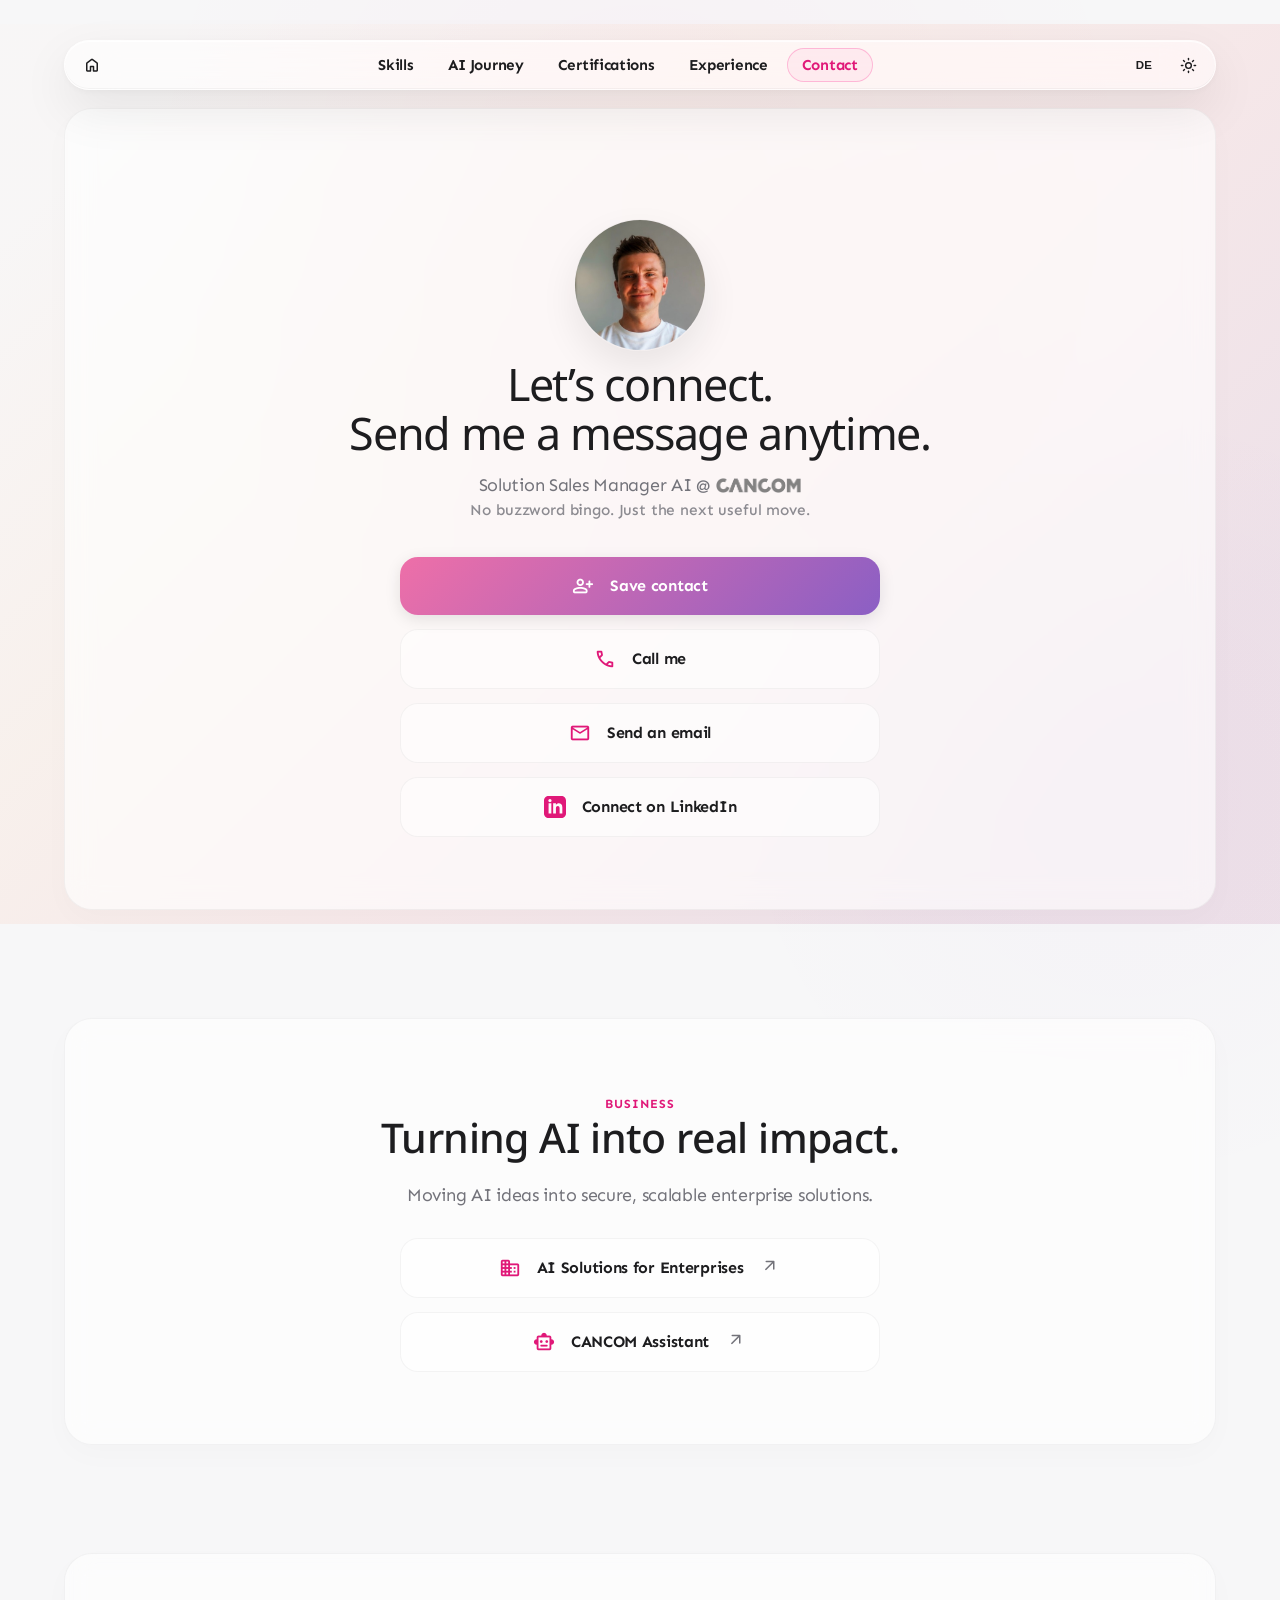
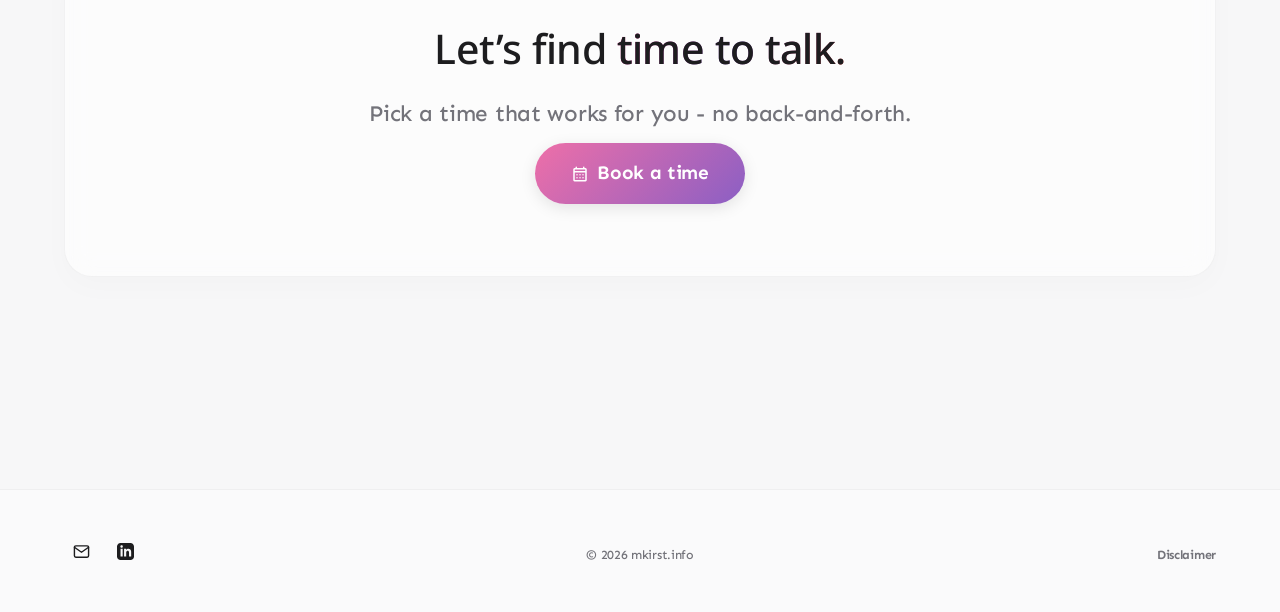
==== index.html @ 93499a24 "Prepare static personal website for deployment" ====
<!doctype html>
<html lang="en">
  <head>
    <meta charset="UTF-8" />
    <script>
      (function () {
        var stored = localStorage.getItem("theme");
        var theme = stored || (window.matchMedia("(prefers-color-scheme: dark)").matches ? "dark" : "light");
        document.documentElement.setAttribute("data-theme", theme);
      })();
    </script>
    <script>
      (function () {
        var lang = localStorage.getItem("lang") || "en";
        document.documentElement.setAttribute("lang", lang);
      })();
    </script>
    <meta name="viewport" content="width=device-width, initial-scale=1.0" />
    <meta
      name="description"
      content="Learn more about Max Kirst, Solution Sales Manager AI at CANCOM, and get in touch."
      data-i18n-content="meta.contactDescription"
    />
    <title data-i18n="meta.contactTitle">Contact | Max Kirst</title>
    <link rel="canonical" href="https://career.mkirst.info/contact" />
    <!-- self-referencing: single URL with a client-side language toggle,
         not separate /en/ and /de/ pages - best-effort signal only -->
    <link rel="alternate" hreflang="en" href="https://career.mkirst.info/contact" />
    <link rel="alternate" hreflang="de" href="https://career.mkirst.info/contact" />
    <link rel="alternate" hreflang="x-default" href="https://career.mkirst.info/contact" />

    <meta property="og:type" content="profile" />
    <meta property="og:title" content="Contact | Max Kirst" data-i18n-content="meta.contactTitle" />
    <meta property="og:description" content="Learn more about Max Kirst, Solution Sales Manager AI at CANCOM, and get in touch." data-i18n-content="meta.contactDescription" />
    <meta property="og:url" content="https://career.mkirst.info/contact" />
    <meta property="og:image" content="https://career.mkirst.info/assets/og/social-card.png" />
    <meta property="og:image:width" content="1200" />
    <meta property="og:image:height" content="630" />
    <meta name="twitter:card" content="summary_large_image" />
    <meta name="twitter:title" content="Contact | Max Kirst" data-i18n-content="meta.contactTitle" />
    <meta name="twitter:description" content="Learn more about Max Kirst, Solution Sales Manager AI at CANCOM, and get in touch." data-i18n-content="meta.contactDescription" />
    <meta name="twitter:image" content="https://career.mkirst.info/assets/og/social-card.png" />

    <link rel="preconnect" href="https://fonts.googleapis.com" />
    <link rel="preconnect" href="https://fonts.gstatic.com" crossorigin />
    <link href="https://fonts.googleapis.com/css2?family=Google+Sans+Flex:opsz,wght@6..144,400&family=Noto+Sans:wght@400;500;600;700&family=Patrick+Hand&family=Sen:wght@400;700&display=swap" rel="stylesheet" />
    <link rel="preload" href="assets/portraits/portrait-editorial.webp" as="image" fetchpriority="high" />
    <link rel="stylesheet" href="styles.css?v=176" />

    <script type="application/ld+json">
      {
        "@context": "https://schema.org",
        "@type": "Person",
        "name": "Maximilian Kirst",
        "jobTitle": "Solution Sales Manager AI",
        "image": "https://career.mkirst.info/assets/portraits/portrait-editorial.webp",
        "worksFor": {
          "@type": "Organization",
          "name": "CANCOM GmbH",
          "url": "https://www.cancom.de"
        },
        "email": "mailto:maximilian.kirst@cancom.de",
        "telephone": "+4915172136500",
        "url": "https://career.mkirst.info/",
        "sameAs": ["https://www.linkedin.com/in/maximiliankirst/"],
        "knowsAbout": ["Enterprise AI", "AI Solution Sales", "Digital Transformation", "Public Speaking"],
        "hasCredential": [
          {
            "@type": "EducationalOccupationalCredential",
            "name": "AI Advisor Sales",
            "credentialCategory": "certification",
            "recognizedBy": { "@type": "Organization", "name": "NVIDIA" },
            "url": "https://www.credly.com/badges/97786e03-ece2-4080-9d18-0d580ca97a6f"
          },
          {
            "@type": "EducationalOccupationalCredential",
            "name": "AI Elite Sales",
            "credentialCategory": "certification",
            "recognizedBy": { "@type": "Organization", "name": "NVIDIA" },
            "url": "https://www.credly.com/badges/09b43159-cced-4515-9367-a052c44cc04b"
          },
          {
            "@type": "EducationalOccupationalCredential",
            "name": "AI Elite Technical Sales",
            "credentialCategory": "certification",
            "recognizedBy": { "@type": "Organization", "name": "NVIDIA" },
            "url": "https://www.credly.com/badges/9091bd19-d1d6-4ebe-84a2-e8c0caac3073"
          }
        ]
      }
    </script>
  </head>
  <body class="about-page snap-page">
    <header class="site-header" data-header>
      <div class="header-pill">
        <a href="/#home" class="brand-home" aria-label="Home" data-i18n-aria="aria.home">
          <span class="material-symbols-rounded" aria-hidden="true">home</span>
        </a>
        <button class="nav-burger" type="button" aria-label="Open menu" aria-expanded="false" data-nav-toggle data-i18n-aria="aria.openMenu">
          <span></span>
          <span></span>
        </button>
        <nav class="nav" data-nav aria-label="Main navigation" data-i18n-aria="aria.mainNav">
          <a href="/#skills" data-i18n="nav.skills">Skills</a>
          <a href="/#ai-journey" data-i18n="nav.aiJourney">AI Journey</a>
          <a href="/#certifications" data-i18n="nav.certifications">Certifications</a>
          <a href="/#experience" data-i18n="nav.experience">Experience</a>
          <a href="/contact" aria-current="page" data-i18n="nav.contact">Contact</a>
        </nav>
        <div class="header-social" aria-label="Contact links" data-i18n-aria="aria.headerSocial">
          <button type="button" class="header-social-icon lang-toggle" data-lang-toggle aria-label="Auf Deutsch umschalten">DE</button>
          <button type="button" class="header-social-icon theme-toggle" data-theme-toggle aria-label="Switch to dark theme">
            <span class="theme-toggle-icon sun" aria-hidden="true">
              <svg viewBox="0 0 24 24" fill="none" stroke="currentColor" stroke-width="2" stroke-linecap="round" stroke-linejoin="round">
                <circle cx="12" cy="12" r="4"></circle>
                <path d="M12 2v2"></path>
                <path d="M12 20v2"></path>
                <path d="m4.93 4.93 1.41 1.41"></path>
                <path d="m17.66 17.66 1.41 1.41"></path>
                <path d="M2 12h2"></path>
                <path d="M20 12h2"></path>
                <path d="m6.34 17.66-1.41 1.41"></path>
                <path d="m19.07 4.93-1.41 1.41"></path>
              </svg>
            </span>
            <span class="theme-toggle-icon moon" aria-hidden="true">
              <svg viewBox="0 0 24 24" fill="none" stroke="currentColor" stroke-width="2" stroke-linecap="round" stroke-linejoin="round">
                <path d="M12 3a6 6 0 0 0 9 9 9 9 0 1 1-9-9Z"></path>
              </svg>
            </span>
          </button>
        </div>
      </div>
    </header>

    <nav class="mobile-nav" aria-label="Mobile navigation" data-mobile-nav data-i18n-aria="aria.mobileNav">
      <a href="/#home" data-i18n="nav.home">Home</a>
      <a href="/#skills" data-i18n="nav.skills">Skills</a>
      <a href="/#ai-journey" data-i18n="nav.aiJourney">AI Journey</a>
      <a href="/#certifications" data-i18n="nav.certifications">Certifications</a>
      <a href="/#experience" data-i18n="nav.experience">Experience</a>
      <a href="/contact" data-i18n="nav.contact">Contact</a>
    </nav>

    <main>
      <section class="section" id="about-hero" aria-label="Introduction" data-i18n-aria="aria.introduction">
        <div class="feature-block reveal center-text">
          <div class="about-hero-media">
            <div class="hero-media">
              <img
                src="assets/portraits/profile-avatar.jpg"
                alt="Max Kirst"
                fetchpriority="high"
                decoding="async"
              />
            </div>
          </div>

          <h1 data-i18n-html="contact.hero.title">Let&rsquo;s connect.<br />Send me a message anytime.</h1>
          <p class="center-text about-role-line">
            <span data-i18n="contact.hero.role">Solution Sales Manager AI @</span> <img src="assets/logos/cancom.png" alt="CANCOM" class="about-inline-logo" />
          </p>

          <p class="contact-note center-text" data-i18n="contact.hero.note">No buzzword bingo. Just the next useful move.</p>

          <div class="action-list action-list-inline">
            <a href="/Maximilian_Kirst.vcf" download="Maximilian_Kirst.vcf" class="action-row primary">
              <span class="material-symbols-rounded" aria-hidden="true">person_add</span>
              <span data-i18n="contact.hero.saveContact">Save contact</span>
            </a>
            <a href="tel:+4915172136500" class="action-row">
              <span class="material-symbols-rounded" aria-hidden="true">call</span>
              <span data-i18n="contact.hero.callMe">Call me</span>
            </a>
            <a href="mailto:maximilian.kirst@cancom.de" class="action-row">
              <span class="material-symbols-rounded" aria-hidden="true">mail</span>
              <span data-i18n="contact.hero.sendEmail">Send an email</span>
            </a>
            <a href="https://www.linkedin.com/in/maximiliankirst/" target="_blank" rel="noreferrer" class="action-row">
              <svg viewBox="0 0 24 24" fill="currentColor" aria-hidden="true">
                <path d="M19 0h-14c-2.761 0-5 2.239-5 5v14c0 2.761 2.239 5 5 5h14c2.762 0 5-2.239 5-5v-14c0-2.761-2.238-5-5-5zm-11 19h-3v-11h3v11zm-1.5-12.268c-.966 0-1.75-.79-1.75-1.764s.784-1.764 1.75-1.764 1.75.79 1.75 1.764-.783 1.764-1.75 1.764zm13.5 12.268h-3v-5.604c0-3.368-4-3.113-4 0v5.604h-3v-11h3v1.765c1.396-2.586 7-2.777 7 2.476v6.759z"/>
              </svg>
              <span data-i18n="contact.hero.linkedin">Connect on LinkedIn</span>
            </a>
          </div>
        </div>
      </section>

      <section class="section" id="business">
        <div class="feature-block reveal center-text">
          <span class="eyebrow" data-i18n="contact.business.eyebrow">Business</span>
          <h2 data-i18n="contact.business.title">Turning AI into real impact.</h2>
          <p class="center-text" data-i18n="contact.business.desc">Moving AI ideas into secure, scalable enterprise solutions.</p>

          <div class="action-list action-list-inline">
            <a class="action-row" href="https://www.cancom.de/loesungen/it-themen/ai-loesungen/" target="_blank" rel="noreferrer">
              <span class="material-symbols-rounded" aria-hidden="true">business</span>
              <span data-i18n="contact.business.link1">AI Solutions for Enterprises</span>
              <span class="material-symbols-rounded action-row-arrow" aria-hidden="true">arrow_outward</span>
            </a>
            <a class="action-row" href="https://www.cancom.de/loesungen/cancom-produkte/cancom-assistant/" target="_blank" rel="noreferrer">
              <span class="material-symbols-rounded" aria-hidden="true">smart_toy</span>
              <span data-i18n="contact.business.link2">CANCOM Assistant</span>
              <span class="material-symbols-rounded action-row-arrow" aria-hidden="true">arrow_outward</span>
            </a>
          </div>
        </div>
      </section>

      <section class="section contact-section" id="meeting">
        <div class="feature-block reveal center-text">
          <h2>
            <span class="headline-line">
              <span data-i18n="contact.meeting.headline1">Let&rsquo;s find</span> <span class="gradient-text" data-i18n="contact.meeting.headline2">time to talk.</span>
            </span>
          </h2>
          <p class="lead-text center-text" data-i18n="contact.meeting.desc">Pick a time that works for you - no back-and-forth.</p>
          <a href="https://outlook.office.com/bookwithme/user/b9477b51e2d6451cac0aee77bea0c6a3@cancom.de/meetingtype/ttoQ2HIE80mpjEfqGeO-zA2?anonymous&ismsaljsauthenabled&ep=mlink" data-i18n-href="contact.meeting.mailtoHref" target="_blank" rel="noreferrer" class="button primary contact-cta">
            <span class="material-symbols-rounded" aria-hidden="true">calendar_month</span>
            <span data-i18n="contact.meeting.cta">Book a time</span>
          </a>
        </div>
      </section>
    </main>

    <footer class="footer">
      <div class="footer-inner">
        <div class="footer-social" aria-label="Contact links" data-i18n-aria="aria.footerSocial">
          <a href="mailto:maximilian.kirst@me.com" class="header-social-icon" aria-label="Email" data-i18n-aria="aria.email">
            <svg viewBox="0 0 24 24" fill="none" stroke="currentColor" stroke-width="2" stroke-linecap="round" stroke-linejoin="round" aria-hidden="true">
              <path d="M4 4h16c1.1 0 2 .9 2 2v12c0 1.1-.9 2-2 2H4c-1.1 0-2-.9-2-2V6c0-1.1.9-2 2-2z"></path>
              <polyline points="22,6 12,13 2,6"></polyline>
            </svg>
          </a>
          <a href="https://www.linkedin.com/in/maximiliankirst/" target="_blank" rel="noreferrer" class="header-social-icon" aria-label="LinkedIn">
            <svg viewBox="0 0 24 24" fill="currentColor" aria-hidden="true">
              <path d="M19 0h-14c-2.761 0-5 2.239-5 5v14c0 2.761 2.239 5 5 5h14c2.762 0 5-2.239 5-5v-14c0-2.761-2.238-5-5-5zm-11 19h-3v-11h3v11zm-1.5-12.268c-.966 0-1.75-.79-1.75-1.764s.784-1.764 1.75-1.764 1.75.79 1.75 1.764-.783 1.764-1.75 1.764zm13.5 12.268h-3v-5.604c0-3.368-4-3.113-4 0v5.604h-3v-11h3v1.765c1.396-2.586 7-2.777 7 2.476v6.759z"/>
            </svg>
          </a>
        </div>

        <div class="footer-brand">
          <p class="footer-copy">© 2026 mkirst.info</p>
        </div>

        <div class="footer-meta">
          <nav class="footer-links" aria-label="Footer navigation" data-i18n-aria="aria.footerNav">
            <a href="/disclaimer" data-i18n="footer.disclaimer">Disclaimer</a>
          </nav>
        </div>
      </div>
    </footer>

    <script src="cv-data.js?v=176"></script>
    <script src="i18n.js?v=176"></script>
    <script src="script.js?v=176"></script>
  </body>
</html>
---- styles.css ----
@import url("https://fonts.googleapis.com/css2?family=Google+Sans+Flex:opsz,wght@6..144,400&family=Noto+Sans:wght@400;500;600;700&family=Patrick+Hand&family=Sen:wght@400;700&display=swap");

@font-face {
  font-family: "Edit Undo BRK";
  src: url("assets/fonts/edit-undo.brk.ttf") format("truetype");
  font-weight: 400;
  font-style: normal;
  font-display: swap;
}

@font-face {
  font-family: "Material Symbols Rounded";
  src: url("assets/fonts/material-symbols-rounded.woff2") format("woff2");
  font-weight: 400;
  font-style: normal;
  font-display: block;
}

:root {
  --bg: #f5f5f7;
  --card: rgba(255, 255, 255, 0.82);
  --text: #1d1d1f;
  --muted: #6e6e73;
  --line: rgba(0, 0, 0, 0.06);
  --pink: #ff007f;
  --purple: #6a0dad;
  --red: #ff0000;
  --gradient: linear-gradient(135deg, var(--pink), var(--purple), var(--red));
  --shadow: 0 10px 40px rgba(0, 0, 0, 0.03);
  --radius: 30px;
  --font: "Noto Sans", -apple-system, BlinkMacSystemFont, "Segoe UI", sans-serif;
  --font-body: "Sen", -apple-system, BlinkMacSystemFont, "Segoe UI", sans-serif;
  /* Bandeins Strange has no active @font-face yet - falls back to
     Arial Black until re-enabled (see assets/fonts for the source files) */
  --font-display: "Bandeins Strange", "Arial Black", sans-serif;
  --tile-gap: 18px;
}

* {
  box-sizing: border-box;
  margin: 0;
  padding: 0;
}

html {
  scroll-behavior: smooth;
}

body {
  min-height: 100vh;
  overflow-x: hidden;
  background:
    radial-gradient(circle at 50% 10%, rgba(255, 0, 127, 0.045), transparent 34rem),
    var(--bg);
  color: var(--text);
  font-family: var(--font-body);
  font-weight: 400;
  letter-spacing: -0.011em;
  line-height: 1.5;
  -webkit-font-smoothing: antialiased;
}

a {
  color: inherit;
  text-decoration: none;
}

img {
  display: block;
  max-width: 100%;
}

/* the header bar itself is just a positioning shell - no fill, no border,
   not even blur - so that the visible surface is only the pill floating a
   little below the true viewport edge, not a second bar behind it */
.site-header {
  position: fixed;
  top: 0;
  left: 0;
  z-index: 20;
  display: flex;
  width: 100%;
  height: 84px;
  align-items: flex-start;
  justify-content: center;
  padding: 16px 5% 0;
}

/* the floating capsule itself - liquid-glass treatment: strong blur+
   saturation for the frosted look, an inset highlight along the top edge
   and a hairline shadow along the bottom to read as a refractive surface
   rather than a flat tinted rectangle, plus a soft outer shadow for lift */
.header-pill {
  display: grid;
  grid-template-columns: auto 1fr auto;
  align-items: center;
  gap: 12px;
  width: 100%;
  max-width: 1200px;
  padding: 7px 10px;
  border: 1px solid rgba(255, 255, 255, 0.6);
  border-radius: 999px;
  background: rgba(255, 255, 255, 0.55);
  box-shadow:
    0 20px 50px rgba(0, 0, 0, 0.08),
    0 2px 8px rgba(0, 0, 0, 0.04),
    inset 0 1px 0 rgba(255, 255, 255, 0.8),
    inset 0 -1px 0 rgba(0, 0, 0, 0.035);
  backdrop-filter: saturate(200%) blur(24px);
  -webkit-backdrop-filter: saturate(200%) blur(24px);
}

.brand {
  display: inline-flex;
  align-items: center;
  color: var(--text);
  font-size: 16px;
  font-weight: 700;
  letter-spacing: 0.02em;
}

.brand-mark {
  display: grid;
  width: 32px;
  height: 32px;
  place-items: center;
  border-radius: 50%;
  background: var(--gradient);
  color: white;
  font-size: 0.72rem;
  font-weight: 500;
  letter-spacing: 0;
  box-shadow: 0 8px 22px rgba(255, 0, 127, 0.16);
}

.nav {
  position: relative;
  grid-column: 2;
  grid-row: 1;
  justify-self: center;
  display: flex;
  align-items: center;
  gap: 4px;
}

.header-social {
  grid-column: 3;
  grid-row: 1;
  justify-self: end;
  display: inline-flex;
  align-items: center;
  gap: 10px;
}

.header-social-icon {
  display: inline-flex;
  flex-shrink: 0;
  width: 34px;
  height: 34px;
  align-items: center;
  justify-content: center;
  overflow: hidden;
  border: 1px solid transparent;
  border-radius: 50%;
  background: transparent;
  color: var(--text);
  transition: color 0.4s cubic-bezier(0.16, 1, 0.3, 1), border-color 0.4s cubic-bezier(0.16, 1, 0.3, 1), background 0.4s cubic-bezier(0.16, 1, 0.3, 1);
}

.header-social-icon:hover {
  border-color: rgba(255, 0, 127, 0.2);
  background: rgba(255, 0, 127, 0.045);
  color: var(--pink);
}

.header-social-icon svg {
  width: 17px;
  height: 17px;
}

.theme-toggle {
  position: relative;
  border: 1px solid transparent;
  background: transparent;
  cursor: pointer;
}

.lang-toggle {
  border: 1px solid transparent;
  background: transparent;
  color: var(--text);
  font-size: 0.72rem;
  font-weight: 700;
  letter-spacing: 0.02em;
  cursor: pointer;
  transition: color 0.4s cubic-bezier(0.16, 1, 0.3, 1), border-color 0.4s cubic-bezier(0.16, 1, 0.3, 1), background 0.4s cubic-bezier(0.16, 1, 0.3, 1);
}

.lang-toggle:hover {
  border-color: rgba(255, 0, 127, 0.2);
  background: rgba(255, 0, 127, 0.045);
  color: var(--pink);
}

.theme-toggle-icon {
  position: absolute;
  inset: 0;
  display: flex;
  align-items: center;
  justify-content: center;
  color: var(--text);
  opacity: 0;
  transform: scale(0.4) rotate(-90deg);
  transition: opacity 0.45s cubic-bezier(0.16, 1, 0.3, 1), transform 0.45s cubic-bezier(0.16, 1, 0.3, 1);
  pointer-events: none;
}

.theme-toggle-icon svg {
  width: 17px;
  height: 17px;
}

.theme-toggle-icon.sun {
  opacity: 1;
  transform: scale(1) rotate(0deg);
}

.theme-toggle.is-dark .theme-toggle-icon.sun {
  opacity: 0;
  transform: scale(0.4) rotate(90deg);
}

.theme-toggle.is-dark .theme-toggle-icon.moon {
  opacity: 1;
  transform: scale(1) rotate(0deg);
}

::view-transition-old(root),
::view-transition-new(root) {
  animation: none;
  mix-blend-mode: normal;
}

::view-transition-old(root) {
  z-index: 1;
}

::view-transition-new(root) {
  z-index: 2;
}

.brand-home {
  grid-column: 1;
  grid-row: 1;
  justify-self: start;
  display: inline-flex;
  flex-shrink: 0;
  width: 34px;
  height: 34px;
  align-items: center;
  justify-content: center;
  border: 1px solid transparent;
  border-radius: 50%;
  background: transparent;
  color: var(--text);
  transition: color 0.4s cubic-bezier(0.16, 1, 0.3, 1), border-color 0.4s cubic-bezier(0.16, 1, 0.3, 1), background 0.4s cubic-bezier(0.16, 1, 0.3, 1);
}

.brand-home:hover {
  border-color: rgba(255, 0, 127, 0.2);
  background: rgba(255, 0, 127, 0.045);
  color: var(--pink);
}

.brand-home .material-symbols-rounded {
  font-size: 18px;
}

.nav-burger {
  grid-column: 1;
  grid-row: 1;
  justify-self: start;
  position: relative;
  display: none;
  width: 34px;
  height: 34px;
  align-items: center;
  justify-content: center;
  padding: 0;
  border: 1px solid transparent;
  border-radius: 50%;
  background: transparent;
  cursor: pointer;
}

.nav-burger span {
  position: absolute;
  left: 50%;
  width: 14px;
  height: 1.6px;
  border-radius: 2px;
  background: var(--text);
  transform: translateX(-50%);
  transition: transform 0.32s cubic-bezier(0.16, 1, 0.3, 1);
}

.nav-burger span:nth-child(1) {
  top: 13px;
}

.nav-burger span:nth-child(2) {
  top: 19px;
}

.nav-burger.is-open span:nth-child(1) {
  transform: translateX(-50%) translateY(3px) rotate(45deg);
}

.nav-burger.is-open span:nth-child(2) {
  transform: translateX(-50%) translateY(-3px) rotate(-45deg);
}

.mobile-nav {
  position: fixed;
  top: 84px;
  right: 0;
  left: 0;
  z-index: 19;
  display: none;
  flex-direction: column;
  padding: 8px 24px 16px;
  border-bottom: 1px solid rgba(0, 0, 0, 0.06);
  background: rgba(255, 255, 255, 0.82);
  backdrop-filter: saturate(180%) blur(24px);
  -webkit-backdrop-filter: saturate(180%) blur(24px);
  opacity: 0;
  transform: translateY(-10px);
  pointer-events: none;
  transition: opacity 0.28s ease, transform 0.36s cubic-bezier(0.16, 1, 0.3, 1);
}

.mobile-nav a {
  padding: 14px 2px;
  border-bottom: 1px solid rgba(0, 0, 0, 0.05);
  color: var(--text);
  font-size: 1.12rem;
  font-weight: 700;
}

.mobile-nav a:last-child {
  border-bottom: 0;
}

.mobile-nav.is-open {
  opacity: 1;
  transform: translateY(0);
  pointer-events: auto;
}

.nav a,
.header-action {
  position: relative;
  z-index: 1;
  display: inline-flex;
  height: 34px;
  align-items: center;
  padding: 0 14px;
  border: 1px solid transparent;
  border-radius: 999px;
  color: var(--text);
  font-size: 0.95rem;
  font-weight: 700;
  transition: color 0.35s cubic-bezier(0.16, 1, 0.3, 1), border-color 0.35s cubic-bezier(0.16, 1, 0.3, 1), background 0.35s cubic-bezier(0.16, 1, 0.3, 1), opacity 0.25s ease;
}

/* hover is just a text-color cue - the ring/pill background stays reserved
   for the actual active section, so hovering a different link never shows
   two "selected" pills in the nav at once */
.nav a:hover,
.header-action:hover {
  color: var(--pink);
}

.nav a.is-active,
.nav a.is-active:hover {
  color: var(--pink);
}

/* sliding highlight behind whichever nav link is active - tracks scroll
   position on the homepage, or the current page on contact/disclaimer.
   Sits behind the link text (z-index 0 vs the links' 1) so no separate
   text-color duplication layer is needed. Deliberately subtle - a hairline
   ring, not a filled pill - so it reads as a quiet state indicator rather
   than a button. */
.nav-pill {
  position: absolute;
  top: 0;
  left: 0;
  z-index: 0;
  height: 100%;
  border: 1px solid rgba(255, 0, 127, 0.22);
  border-radius: 999px;
  background: rgba(255, 0, 127, 0.045);
  opacity: 0;
  transform: translateX(0);
  transition: transform 0.45s cubic-bezier(0.16, 1, 0.3, 1), width 0.45s cubic-bezier(0.16, 1, 0.3, 1), opacity 0.25s ease;
  pointer-events: none;
}

.nav-pill.is-visible {
  opacity: 1;
}

.header-action {
  color: var(--pink);
}

.hero {
  position: relative;
  display: flex;
  width: min(1200px, 90%);
  min-height: calc(100vh - 84px);
  flex-direction: column;
  align-items: center;
  justify-content: center;
  margin: 0 auto;
  padding: clamp(84px, 8vh, 116px) 0 clamp(62px, 7vh, 92px);
  text-align: center;
}

.hero::after {
  position: absolute;
  right: 10%;
  bottom: 16px;
  left: 10%;
  height: 1px;
  background: linear-gradient(90deg, transparent, rgba(0, 0, 0, 0.055), transparent);
  content: "";
  opacity: 0.9;
}

.ambient-glow {
  position: absolute;
  top: 8%;
  left: 50%;
  z-index: 0;
  width: min(58vw, 600px);
  height: min(58vw, 600px);
  border-radius: 50%;
  background: var(--gradient);
  filter: blur(120px);
  opacity: 0.08;
  transform: translateX(-50%);
  pointer-events: none;
  animation: pulse 10s ease-in-out infinite alternate;
}

@keyframes pulse {
  0% {
    transform: translateX(-50%) scale(1);
    opacity: 0.06;
  }

  100% {
    transform: translateX(-50%) scale(1.2);
    opacity: 0.1;
  }
}

.hero-media {
  position: relative;
  z-index: 2;
  order: 2;
  width: 168px;
  height: 168px;
  margin: 38px auto 0;
  padding: 4px;
  border-radius: 50%;
  background: var(--gradient);
  box-shadow: 0 12px 30px rgba(255, 0, 127, 0.15);
}

.hero-media img {
  width: 100%;
  height: 100%;
  border: 4px solid white;
  border-radius: 50%;
  object-fit: cover;
  object-position: center top;
}

.hero-copy {
  position: relative;
  z-index: 2;
  order: 1;
  display: flex;
  max-width: 940px;
  flex-direction: column;
  align-items: center;
  padding: 0;
}

.eyebrow {
  margin-bottom: 18px;
  color: var(--pink);
  font-size: 0.78rem;
  font-weight: 700;
  letter-spacing: 0.08em;
  text-transform: uppercase;
}

h1,
h2,
h3 {
  /* headline role: reserved for Bandeins Strange once re-enabled (see
     --font-display) - pinned to the pre-Sen stack for now so the body-text
     switch to Sen doesn't silently change headings too */
  font-family: var(--font);
  font-weight: 500;
  letter-spacing: -0.015em;
}

h1 {
  max-width: 980px;
  margin-bottom: 0;
  font-size: clamp(2.25rem, 5.8vw, 5.45rem);
  line-height: 1.08;
  letter-spacing: -0.032em;
  color: #141416;
}

.hero-headline {
  display: flex;
  flex-direction: column;
  align-items: center;
  gap: 0.12em;
  perspective: 900px;
}

.hero-greeting {
  display: block;
  white-space: nowrap;
}

.hero-greeting {
  position: relative;
  width: max-content;
  max-width: 100%;
  overflow: hidden;
  padding: 0 0.04em 0.08em;
  font-family: "Google Sans Flex", var(--font);
  font-size: clamp(2.2rem, 4.65vw, 4.95rem);
  font-weight: 400;
  letter-spacing: -0.048em;
  line-height: 1.05;
  text-shadow: none;
  opacity: 0;
  transform: translate3d(0, 34px, 0) rotateX(8deg) scale(0.985);
  animation: heroLineIn 0.9s cubic-bezier(0.16, 1, 0.3, 1) forwards;
}

.hero-greeting em {
  font-style: italic;
}

.digital-word {
  font-family: "Edit Undo BRK", var(--font);
  font-style: normal;
  font-weight: 400;
  letter-spacing: 0.01em;
}

.hero-greeting:nth-child(2) {
  animation-delay: 0.14s;
}

@keyframes heroLineIn {
  100% {
    opacity: 1;
    transform: translate3d(0, 0, 0) rotateX(0) scale(1);
  }
}

.gradient-text {
  display: inline-block;
  background: var(--gradient);
  -webkit-background-clip: text;
  background-clip: text;
  color: transparent;
  padding-bottom: 0.06em;
}

.headline-line {
  display: block;
}

.typewriter {
  display: flex;
  width: auto;
  min-height: 1.35em;
  align-items: center;
  justify-content: flex-start;
  margin-bottom: 0;
  color: var(--text);
  font-size: clamp(1.02rem, 1.55vw, 1.24rem);
  font-weight: 500;
  line-height: 1.2;
}

.typewriter.gradient-text {
  display: inline-flex;
  color: transparent;
  line-height: 1.04;
}

h2 {
  margin-bottom: 22px;
  font-size: clamp(2rem, 3.2vw, 3rem);
  line-height: 1.1;
}

h3 {
  margin-bottom: 10px;
  font-size: 1.35rem;
}

p {
  color: var(--muted);
  font-size: 1.12rem;
  line-height: 1.55;
}

.role-line {
  max-width: 760px;
  margin-bottom: 18px;
  color: var(--text);
  font-size: clamp(1.22rem, 3vw, 2.05rem);
  font-weight: 500;
  line-height: 1.25;
}

.hero-text {
  max-width: 720px;
  margin: 0 auto;
  color: #5f5f64;
  font-size: clamp(1.08rem, 2.1vw, 1.35rem);
  font-weight: 400;
}

.lead-text {
  margin-bottom: 0;
  color: var(--muted);
  font-size: clamp(1.1rem, 3vw, 1.4rem);
  font-weight: 500;
  line-height: 1.6;
}

.hero-bio-card {
  position: relative;
  z-index: 2;
  display: grid;
  width: 100%;
  grid-template-columns: minmax(190px, 225px) minmax(0, 1fr);
  align-items: center;
  gap: clamp(30px, 4.2vw, 48px);
  margin: clamp(56px, 7vh, 86px) auto 0;
  padding: 0;
  border: 0;
  border-radius: 0;
  background: transparent;
  box-shadow: none;
  text-align: left;
  backdrop-filter: none;
  -webkit-backdrop-filter: none;
}

.bio-content {
  display: flex;
  min-width: 0;
  flex-direction: column;
  align-items: flex-start;
  justify-content: center;
  gap: 14px;
}

.bio-content h2,
.bio-static-line {
  max-width: none;
  margin-bottom: 0;
  color: var(--text);
  font-size: clamp(1.34rem, 1.9vw, 1.85rem);
  line-height: 1.14;
}

.bio-content h2 .headline-line {
  white-space: nowrap;
}

.bio-role {
  margin-bottom: 2px;
  font-size: clamp(1.8rem, 3.05vw, 3rem);
  font-weight: 500;
  line-height: 1.04;
}

.bio-content .lead-text {
  max-width: 780px;
  font-size: clamp(0.98rem, 1.45vw, 1.12rem);
  font-weight: 400;
  line-height: 1.52;
}

.bio-profile {
  display: flex;
  flex-direction: column;
  align-items: center;
  justify-content: center;
  min-height: 100%;
  padding: 0;
  border: 0;
  border-radius: 30px;
  background: transparent;
  box-shadow: none;
}

.profile-pic {
  width: 100%;
  height: 225px;
  min-height: 0;
  flex-shrink: 0;
  border: 1px solid rgba(255, 0, 127, 0.18);
  border-radius: 28px;
  background: rgba(255, 255, 255, 0.52);
  object-fit: cover;
  object-position: center top;
  box-shadow: 0 18px 42px rgba(0, 0, 0, 0.055), 0 12px 28px rgba(255, 0, 127, 0.06);
  transition: none;
}

.hero-bio-card:hover .profile-pic {
  transform: none;
  box-shadow: 0 18px 42px rgba(0, 0, 0, 0.055), 0 12px 28px rgba(255, 0, 127, 0.06);
}

.hero-editorial-compare {
  position: relative;
  display: grid;
  width: 100%;
  --hero-stage: min(1360px, 92vw);
  height: auto;
  aspect-ratio: 1200 / 730;
  min-height: calc(100vh - 74px);
  max-height: calc(100vh - 74px);
  place-items: center;
  margin: 0 0 clamp(34px, 5vw, 70px);
  overflow: hidden;
  padding: clamp(42px, 5vw, 72px) clamp(34px, 5vw, 80px);
  padding-top: clamp(42px, 5vw, 72px);
  padding-bottom: clamp(42px, 5vw, 72px);
  border-top: 1px solid var(--line);
  border-bottom: 1px solid var(--line);
  background:
    radial-gradient(circle at 50% 48%, rgba(255, 0, 127, 0.09), transparent 22rem),
    radial-gradient(circle at 58% 58%, rgba(106, 13, 173, 0.07), transparent 28rem),
    rgba(255, 255, 255, 0.36);
  mask-image: linear-gradient(180deg, #000 0%, #000 82%, rgba(0, 0, 0, 0.76) 91%, transparent 100%);
  -webkit-mask-image: linear-gradient(180deg, #000 0%, #000 82%, rgba(0, 0, 0, 0.76) 91%, transparent 100%);
}

/* short-viewport laptops (13-14" class): the fixed nav + hero + gap to the
   next section together eat so much height that the feature cards below
   get cropped at a random point. Hero itself already shrinks on its own
   (max-height: calc(100vh - 74px)) - its padding/margin don't move
   anything visible, since box-sizing:border-box + aspect-ratio keep the
   box's own size fixed regardless of padding, and its margin-bottom
   collapses with the next section's (larger) margin-top anyway. The real
   lever is that next section's own margin-top - see
   ".hero-editorial-compare + .section" below. */
@media (min-width: 641px) and (max-height: 860px) {
  /* collapsed margins take the larger of the two - both sides need to
     shrink, or the untouched one just wins and cancels the other out */
  .hero-editorial-compare {
    margin-bottom: clamp(16px, 2vw, 22px);
  }

  .hero-editorial-compare + .section {
    margin-top: clamp(16px, 2vw, 22px);
  }

  /* heading-to-cards gap inside the skills section itself, same value as
     the outer hero-to-section gap above and the content-bento-grid's own
     gap further down the page. Double-class selector, not just
     .content-carousel - the base rule for that (further down the file)
     has equal specificity and would otherwise win on source order. */
  .content-carousel.feature-carousel {
    margin-top: clamp(16px, 2vw, 22px);
  }
}

.hero-editorial-compare::before {
  position: absolute;
  inset: 0;
  z-index: 0;
  /* fallback for engines without oklab interpolation */
  background: linear-gradient(135deg, #fff3ec 9.9%, #ffc9a3 34.9%, #f08a8c 58.7%, #b65e8c 83.7%);
  background: linear-gradient(135deg in oklab, #fff3ec 9.9%, #ffc9a3 34.9%, #f08a8c 58.7%, #b65e8c 83.7%);
  opacity: 0.22;
  content: "";
  pointer-events: none;
}

.hero-editorial-compare::after {
  position: absolute;
  right: 0;
  bottom: -1px;
  left: 0;
  z-index: 8;
  height: clamp(120px, 18vh, 210px);
  background:
    radial-gradient(ellipse at 50% 100%, rgba(255, 0, 127, 0.035), transparent 58%),
    linear-gradient(180deg, rgba(247, 247, 248, 0), rgba(247, 247, 248, 0.72) 78%, var(--bg));
  content: "";
  pointer-events: none;
}

.section-anchor {
  position: absolute;
  top: 0;
}

.editorial-stage {
  /* fixed-ratio stage: the whole hero composition lives on this canvas and
     is centered inside the section, so extra viewport space becomes margin
     instead of stretching the layout apart */
  position: absolute;
  top: 50%;
  left: 50%;
  width: min(100%, 1440px);
  max-height: 100%;
  aspect-ratio: 1200 / 730;
  transform: translate(-50%, -50%);
}

.editorial-copy {
  position: absolute;
  top: 50%;
  left: 50%;
  z-index: 6;
  width: var(--hero-stage);
  text-align: center;
  /* bottom edge of this block sits exactly on the stage's vertical center -
     paired with .editorial-talk-line starting there too, so the two-line
     headline is truly centered on the hero's height, not just anchored near
     the top */
  transform: translate(-50%, -100%);
}

.editorial-role-cloud {
  position: absolute;
  inset: 0;
  z-index: 2;
  pointer-events: none;
}

.editorial-role-zone {
  position: absolute;
  display: block;
  min-width: 34ch;
  min-height: 1.2em;
}

/* every zone below is kept inside a top strip (roughly 3%-17% of the stage
   height) - the headline sits centered around the 50% midline and the
   portrait now fills most of the lower ~80%, so this band is the only
   stretch of the hero that's guaranteed clear of both and never gets
   cropped behind them */
/* top() values below are max(fixed px, %) - the fixed-position nav pill is
   84px tall regardless of viewport, so a pure percentage-of-stage offset
   can put a zone right behind it on a short/narrow stage (most visible with
   longer German words); the px floor guarantees clearance from the nav on
   every stage size, while the percentage still governs on taller stages */
.editorial-role-zone-left {
  top: max(132px, 17%);
  left: 2%;
}

.editorial-role-zone-right {
  top: max(132px, 17%);
  right: 2%;
  min-width: 21ch;
}

.editorial-role-zone-upper {
  top: max(98px, 3%);
  left: 3%;
  min-width: 20ch;
}

.editorial-role-zone-lower {
  top: max(112px, 10%);
  right: 6%;
  min-width: 15ch;
}

.editorial-role-zone-top-right {
  top: max(98px, 3%);
  right: 3%;
  min-width: 24ch;
}

.editorial-role-zone-bottom-left {
  top: max(132px, 17%);
  left: 40%;
  min-width: 20ch;
}

.editorial-role-zone-mid-left {
  top: max(112px, 10%);
  left: 34%;
  min-width: 18ch;
}

.editorial-role-word {
  position: absolute;
  top: 0;
  left: 0;
  display: inline-block;
  color: transparent;
  font-family: "Google Sans Flex", var(--font);
  padding: 0.08em 0.28em 0.12em 0;
  font-size: var(--role-size, clamp(0.65rem, 2.7vw, 3.05rem));
  font-weight: 400;
  letter-spacing: -0.035em;
  line-height: 1.18;
  opacity: 0;
  background: var(--gradient);
  -webkit-background-clip: text;
  background-clip: text;
  white-space: nowrap;
}

/* stays invisible (rather than showing the static fallback text baked into
   the HTML) until the JS round-robin sequence explicitly activates it -
   otherwise all four words flash fully visible on every reload before the
   hero animation sequence gets around to clearing them */
.editorial-role-word.is-active {
  opacity: var(--role-opacity, 0.7);
}

/* zones anchored to the right edge (right/lower/top-right) need their word
   to grow leftward from that same fixed edge, not rightward from an
   estimated ch-width - otherwise a longer word than the zone's min-width
   guess pushes past the section's own overflow:hidden and gets clipped */
.editorial-role-zone-right .editorial-role-word,
.editorial-role-zone-lower .editorial-role-word,
.editorial-role-zone-top-right .editorial-role-word {
  left: auto;
  right: 0;
  padding: 0.08em 0 0.12em 0.28em;
}

.editorial-kicker {
  margin-bottom: clamp(28px, 4vw, 48px);
  color: var(--pink);
  font-size: 0.78rem;
  font-weight: 700;
  letter-spacing: 0.14em;
  text-transform: uppercase;
}

.editorial-frontline,
.editorial-talk-line {
  margin: 0;
  color: rgba(20, 20, 22, 0.96);
  font-family: "Google Sans Flex", var(--font);
  font-size: clamp(1.5rem, 7vw, 7.45rem);
  font-weight: 400;
  letter-spacing: -0.04em;
  line-height: 1.2;
  text-shadow: 0 0.015em 0 rgba(106, 13, 173, 0.04), 0 0.03em 0 rgba(255, 0, 127, 0.035);
}

/* the typed line (and its cursor) stays hidden until the JS sequence
   starts typing it - otherwise the static fallback text baked into the
   HTML flashes fully visible on every reload before the portrait/typing
   sequence gets around to it */
.editorial-talk-line {
  opacity: 0;
}

.editorial-talk-line.is-active {
  opacity: var(--scroll-fade, 1);
}

.editorial-frontline {
  position: relative;
  z-index: 6;
  display: block;
  /* neutralizes the base h1 rule's max-width/margin-bottom now that this
     is a real h1 (was h2) - .editorial-frontline already fully owns its
     own sizing via the shared rule above, this just stops the generic
     tag rule from also applying and shifting/wrapping the line */
  max-width: none;
  margin-bottom: 0;
  color: rgba(20, 20, 22, 0.98);
  white-space: nowrap;
}

/* each word sits twice, stacked: a dim "ghost" copy (always visible, sets
   the box size) with a full-color copy on top that fades in over it -
   words light up one at a time instead of the whole line appearing at once */
.reveal-word-wrap {
  position: relative;
  display: inline-block;
}

.reveal-word-ghost {
  opacity: 0.22;
}

.reveal-word-lit {
  position: absolute;
  inset: 0;
  opacity: 0;
  transition: opacity 0.7s ease;
}

.reveal-word-lit.is-revealed {
  opacity: 1;
}

.editorial-name-script {
  display: inline-block;
  margin-left: 0.04em;
  font-family: "Patrick Hand", "Google Sans Flex", var(--font);
  font-size: 1.14em;
  font-weight: 400;
  letter-spacing: -0.015em;
  line-height: 0.9;
  transform: rotate(-1deg) translateY(0.015em);
}

.editorial-talk-line {
  position: absolute;
  top: 50%;
  left: 50%;
  z-index: 6;
  display: inline-flex;
  align-items: baseline;
  justify-content: center;
  width: max-content;
  max-width: 92%;
  color: rgba(20, 20, 22, 0.9);
  font-family: "Edit Undo BRK", "Google Sans Flex", var(--font);
  font-style: normal;
  letter-spacing: 0.01em;
  transform: translate(-50%, -6%);
  white-space: nowrap;
}

.editorial-cursor {
  display: inline-block;
  width: 0.035em;
  height: 0.72em;
  margin-left: 0.08em;
  background: var(--text);
  opacity: 0.68;
  animation: cursorBlink 1s steps(1) infinite;
}

@keyframes cursorBlink {
  50% {
    opacity: 0;
  }
}

.editorial-portrait-wrap {
  position: absolute;
  right: 50%;
  bottom: 8px;
  /* portrait always wins over overlapping headline/talk-digital text */
  z-index: 7;
  width: clamp(370px, 37%, 540px);
  max-height: 78%;
  transform: translateX(50%);
}

.editorial-portrait {
  display: block;
  width: 100%;
  height: 100%;
  object-fit: contain;
  object-position: center bottom;
  transition: filter 0.45s ease, opacity 1s ease;
  /* fade the portrait out at its own bottom edge, independent of viewport size */
  mask-image: linear-gradient(180deg, #000 0%, #000 74%, rgba(0, 0, 0, 0.5) 88%, transparent 99%);
  -webkit-mask-image: linear-gradient(180deg, #000 0%, #000 74%, rgba(0, 0, 0, 0.5) 88%, transparent 99%);
}

/* pixel-grid loader: a grid of blinking placeholder cells sits over the
   portrait while it "loads", then each cell locks to the photo's own
   sampled color and grows to fill the gaps, before the whole grid fades
   away to reveal the real <img> underneath - see start() in script.js */
.editorial-portrait-pixels {
  position: absolute;
  inset: 0;
  z-index: 2;
  pointer-events: none;
  transition: opacity 0.55s ease;
}

.editorial-portrait-pixels.is-fading {
  opacity: 0;
}

.portrait-pixel {
  position: absolute;
  background-color: rgba(20, 20, 22, 0.16);
  animation: portraitPixelBlink 1000ms ease-in-out infinite;
}

[data-theme="dark"] .portrait-pixel {
  background-color: rgba(245, 245, 247, 0.18);
}

.portrait-pixel.is-filled {
  animation: none;
  opacity: 1;
  transition: background-color 0.5s ease, width 0.5s ease, height 0.5s ease, left 0.5s ease, top 0.5s ease;
}

@keyframes portraitPixelBlink {
  0%, 100% {
    opacity: 0.25;
  }
  50% {
    opacity: 0.85;
  }
}

/* occasional "glitch" patch on the settled portrait - a small tile briefly
   blinking out like a failed load, see setupPortraitPixelReveal() */
.portrait-glitch {
  position: absolute;
  z-index: 8;
  border: 1px solid rgba(255, 0, 127, 0.35);
  border-radius: 4px;
  background: #fff;
  opacity: 0;
  box-shadow: 0 0 0 1px rgba(0, 0, 0, 0.4);
  transition: opacity 0.06s steps(1);
  pointer-events: none;
}

.portrait-glitch.is-visible {
  opacity: 0.97;
}

@media (hover: hover) {
  .editorial-portrait-wrap:hover .editorial-portrait {
    /* kept short on purpose - the hero clips overflow, a wider blur got cut off */
    filter: drop-shadow(0 -2px 5px rgba(255, 0, 127, 0.06)) drop-shadow(0 -3px 8px rgba(106, 13, 173, 0.05));
  }
}

@media (min-width: 1478px) {
  /* hero fully locked: stage caps at 1440px, fonts stop growing (continuous
     with the fluid value at this width), so layout no longer changes */
  .editorial-frontline,
  .editorial-talk-line {
    font-size: 6.5rem;
  }
}

.social-links {
  display: flex;
  flex-wrap: wrap;
  gap: 12px;
  margin-top: 12px;
}

.social-icon {
  display: flex;
  width: 44px;
  height: 44px;
  align-items: center;
  justify-content: center;
  border: 1px solid rgba(0, 0, 0, 0.06);
  border-radius: 50%;
  background: rgba(0, 0, 0, 0.03);
  color: var(--muted);
  opacity: 1;
  transition: color 0.4s cubic-bezier(0.16, 1, 0.3, 1), border-color 0.4s cubic-bezier(0.16, 1, 0.3, 1), background 0.4s cubic-bezier(0.16, 1, 0.3, 1), transform 0.4s cubic-bezier(0.16, 1, 0.3, 1);
}

.social-icon:hover {
  border-color: rgba(255, 0, 127, 0.3);
  background: rgba(255, 0, 127, 0.05);
  color: var(--pink);
  opacity: 1;
  transform: translateY(-2px);
}

.social-icon svg {
  width: 20px;
  height: 20px;
}

.hero-actions,
.contact-actions {
  display: flex;
  flex-wrap: wrap;
  justify-content: center;
  gap: 16px;
  margin-top: 40px;
}

.button {
  display: inline-flex;
  min-height: 50px;
  align-items: center;
  justify-content: center;
  gap: 8px;
  padding: 14px 28px;
  border-radius: 980px;
  font-size: 1rem;
  font-weight: 700;
  transition: transform 0.5s cubic-bezier(0.16, 1, 0.3, 1), box-shadow 0.5s cubic-bezier(0.16, 1, 0.3, 1), opacity 0.5s cubic-bezier(0.16, 1, 0.3, 1);
}

.button .material-symbols-rounded,
.button svg {
  width: 18px;
  height: 18px;
  font-size: 18px;
  flex-shrink: 0;
}

.button:hover {
  transform: scale(1.015);
  opacity: 1;
}

.button.primary {
  border: 0;
  background: var(--gradient);
  color: white;
  box-shadow: 0 4px 16px rgba(0, 0, 0, 0.1);
}

.button.primary:hover {
  box-shadow: 0 8px 24px rgba(0, 0, 0, 0.14);
}

.button.secondary {
  border: 1px solid var(--line);
  background: rgba(255, 255, 255, 0.9);
  color: var(--text);
}

.hero-snapshot {
  position: relative;
  z-index: 2;
  order: 3;
  width: min(100%, 720px);
  margin: 34px auto 0;
  padding: 22px 26px;
  border: 1px solid var(--line);
  border-radius: 24px;
  background: rgba(255, 255, 255, 0.72);
  box-shadow: var(--shadow);
  backdrop-filter: blur(20px);
  -webkit-backdrop-filter: blur(20px);
}

.hero-snapshot p {
  margin-bottom: 6px;
  color: var(--pink);
  font-size: 0.82rem;
  font-weight: 500;
  text-transform: uppercase;
  letter-spacing: 0.05em;
}

.hero-snapshot strong {
  display: block;
  max-width: 560px;
  margin: 0 auto 6px;
  font-size: 1.15rem;
  font-weight: 500;
  line-height: 1.35;
}

.hero-snapshot span {
  color: var(--muted);
}

.section {
  display: flex;
  width: min(1200px, 90%);
  flex-direction: column;
  /* scales with viewport height, not just width - on a shorter, windowed
     browser (e.g. a laptop with the window not maximized) this shrinks so
     more of the section's own content fits above the fold instead of
     being pushed down by a fixed gap that doesn't know how tall the
     window actually is */
  margin: clamp(56px, 12vh, 112px) auto 0;
  padding: 0;
}

.section-heading {
  max-width: 760px;
  margin: 0 auto 34px;
  text-align: center;
}

.section-heading h2 {
  margin-bottom: 0;
}

.profile-grid,
.skill-layout,
.project-grid,
.education-list,
.timeline {
  width: 100%;
}

.profile-grid {
  display: grid;
  grid-template-columns: minmax(0, 1fr) minmax(260px, 0.72fr);
  gap: var(--tile-gap);
  align-items: stretch;
}

.profile-intro,
.stat-card,
.timeline-item,
.signature-panel,
.project-card,
.education-item,
.contact-panel {
  border: 1px solid var(--line);
  border-radius: var(--radius);
  background: var(--card);
  box-shadow: var(--shadow);
  backdrop-filter: blur(20px);
  -webkit-backdrop-filter: blur(20px);
}

.profile-intro {
  display: flex;
  align-items: center;
  padding: clamp(34px, 5vw, 60px);
}

.profile-intro p {
  font-size: clamp(1.08rem, 2vw, 1.28rem);
}

.stat-grid {
  display: grid;
  grid-template-columns: 1fr;
  gap: 14px;
}

.stat-card {
  padding: 28px;
}

.stat-card strong {
  display: block;
  margin-bottom: 4px;
  background: var(--gradient);
  -webkit-background-clip: text;
  background-clip: text;
  color: transparent;
  font-size: clamp(2.1rem, 4vw, 3.6rem);
  font-weight: 500;
  line-height: 1;
}

.stat-card span {
  color: var(--muted);
  font-size: 1rem;
}

.timeline {
  display: grid;
  gap: 18px;
}

.timeline-item,
.education-item {
  display: grid;
  grid-template-columns: 180px 1fr;
  gap: 34px;
  padding: clamp(28px, 4vw, 44px);
}

.period,
.project-tag {
  color: var(--pink);
  font-size: 0.95rem;
  font-weight: 700;
}

.company,
.education-item p {
  color: var(--muted);
}

.timeline-body > p {
  max-width: 760px;
}

.highlight-list {
  display: flex;
  flex-wrap: wrap;
  gap: 10px;
  margin-top: 20px;
  list-style: none;
}

.highlight-list li,
.skill-cloud span {
  border: 1px solid var(--line);
  border-radius: 980px;
  background: rgba(255, 255, 255, 0.68);
  color: var(--muted);
  font-size: 0.98rem;
  font-weight: 400;
}

.highlight-list li {
  padding: 8px 13px;
}

.skill-layout {
  display: grid;
  grid-template-columns: 1fr;
  gap: 22px;
}

.skill-cloud {
  display: flex;
  flex-wrap: wrap;
  justify-content: center;
  gap: 12px;
}

.skill-cloud span {
  padding: 12px 18px;
}

.signature-panel {
  max-width: 860px;
  margin: 0 auto;
  padding: clamp(32px, 5vw, 56px);
  text-align: center;
}

.signature-panel span {
  display: block;
  margin-bottom: 14px;
  color: var(--pink);
  font-size: 0.82rem;
  font-weight: 500;
  letter-spacing: 0.08em;
  text-transform: uppercase;
}

.signature-panel p {
  color: var(--text);
  font-size: clamp(1.25rem, 2.4vw, 1.8rem);
  font-weight: 500;
  line-height: 1.32;
}

.project-grid {
  display: grid;
  grid-template-columns: repeat(3, 1fr);
  gap: var(--tile-gap);
}

.project-card {
  min-height: 320px;
  padding: 34px;
  transition: transform 0.5s cubic-bezier(0.16, 1, 0.3, 1), box-shadow 0.5s cubic-bezier(0.16, 1, 0.3, 1);
}

.project-card:hover {
  transform: translateY(-6px);
  box-shadow: 0 20px 44px rgba(0, 0, 0, 0.08);
}

.project-number {
  display: block;
  margin-bottom: 74px;
  color: rgba(0, 0, 0, 0.16);
  font-size: 2.8rem;
  font-weight: 500;
  line-height: 1;
}

.project-card p:not(.project-tag) {
  color: var(--muted);
}

.education-list {
  display: grid;
  gap: 16px;
}

.contact-section {
  margin-bottom: 110px;
}

.contact-panel {
  display: grid;
  grid-template-columns: 1fr auto;
  gap: 36px;
  align-items: center;
  padding: clamp(42px, 6vw, 72px);
}

.contact-panel h2 {
  margin-bottom: 12px;
}

.contact-actions {
  justify-content: flex-end;
  margin-top: 0;
}

.center-text {
  text-align: center;
  margin-right: auto;
  margin-left: auto;
}

.feature-block {
  width: 100%;
  margin-bottom: 0;
  padding: 80px 60px;
  border: 1px solid rgba(0, 0, 0, 0.05);
  border-radius: 30px;
  background: rgba(255, 255, 255, 0.8);
  box-shadow: 0 10px 40px rgba(0, 0, 0, 0.03);
  backdrop-filter: blur(20px);
  -webkit-backdrop-filter: blur(20px);
}

.text-block {
  display: flex;
  flex-direction: column;
  align-items: flex-start;
  gap: 36px;
  text-align: left;
}

.text-block h2 {
  max-width: 100%;
  margin-bottom: 0;
}

.text-copy {
  max-width: 100%;
  text-align: left;
}

.text-copy p {
  margin-bottom: 0;
}

.experience-block {
  display: grid;
  grid-template-columns: minmax(240px, 0.38fr) minmax(0, 1fr);
  gap: clamp(36px, 5vw, 72px);
  align-items: start;
}

.experience-intro {
  position: sticky;
  top: 84px;
}

.experience-intro h2 {
  margin-bottom: 18px;
}

.experience-intro p {
  max-width: 360px;
}

.career-timeline {
  position: relative;
  display: grid;
  gap: 18px;
}

.career-timeline::before {
  position: absolute;
  top: 18px;
  bottom: 18px;
  left: 129px;
  width: 1px;
  content: "";
  background: linear-gradient(180deg, rgba(255, 0, 127, 0.18), rgba(106, 13, 173, 0.18), rgba(255, 0, 0, 0.12));
}

.career-item {
  position: relative;
  display: grid;
  grid-template-columns: 150px minmax(0, 1fr);
  gap: 28px;
  align-items: start;
}

.career-period {
  /* sticks near the top while its own card (the grid row it lives in) is
     scrolling past, then hands off to the next role's date - a sticky
     element is constrained to its containing block's bounds, so it can't
     drift into the next .career-item on its own */
  position: sticky;
  top: 84px;
  z-index: 2;
  display: inline-flex;
  min-height: 34px;
  align-items: center;
  justify-content: center;
  padding: 8px 12px;
  border: 1px solid rgba(255, 0, 127, 0.18);
  border-radius: 999px;
  background: var(--bg);
  color: var(--pink);
  font-size: 0.84rem;
  font-weight: 500;
  white-space: nowrap;
  box-shadow: 0 10px 24px rgba(255, 0, 127, 0.06);
}

.career-company-row {
  display: flex;
  align-items: center;
  gap: 12px;
  margin-bottom: 18px;
}

.career-logo-link {
  position: relative;
  display: inline-flex;
  flex: 0 1 auto;
}

/* same single light-sweep-once idea as the certification names
   (.cert-header h3 further down) - a brand-colored gradient band, masked
   to the logo's own shape (same PNG as the real <img>, alpha-masked) so it
   only shimmers the logo's actual pixels rather than a rectangle around
   it. Off-screen at rest, one pass on hover, no infinite loop. */
.career-logo-link::after {
  content: "";
  position: absolute;
  z-index: 3;
  inset: 0;
  background: linear-gradient(100deg, transparent 0%, transparent 30%, var(--brand-shimmer, currentColor) 50%, transparent 70%, transparent 100%);
  background-size: 400% 100%;
  background-position: 0% 0;
  background-repeat: no-repeat;
  -webkit-mask-image: var(--logo-mask);
  mask-image: var(--logo-mask);
  /* Safari's -webkit-mask-image defaults to luminance masking, not alpha -
     these logo PNGs are dark shapes on a transparent background, so under
     luminance mode the actual visible (dark = near-zero luminance) part of
     the logo reads as fully MASKED OUT, leaving nothing to shimmer.
     Forcing alpha mode masks by the PNG's actual transparency instead,
     which is what "clip to the logo's shape" is supposed to mean here. */
  -webkit-mask-source-type: alpha;
  mask-mode: alpha;
  -webkit-mask-size: contain;
  mask-size: contain;
  -webkit-mask-repeat: no-repeat;
  mask-repeat: no-repeat;
  -webkit-mask-position: left center;
  mask-position: left center;
  opacity: 0;
  pointer-events: none;
}

@media (hover: hover) {
  .career-body:hover .career-logo-link::after {
    opacity: 1;
    animation: logoShimmer 1.1s ease;
  }
}

@keyframes logoShimmer {
  from {
    background-position: 0% 0;
  }
  to {
    background-position: 100% 0;
  }
}

.career-logo-link:has(.career-logo-cancom) {
  --brand-shimmer: #ff0035;
  --logo-mask: url("assets/logos/cancom.png");
}

.career-logo-link:has(.career-logo-empolis) {
  --brand-shimmer: #0099d4;
  --logo-mask: url("assets/logos/empolis.png");
}

.career-logo-link:has(.career-logo-keeeb) {
  --brand-shimmer: #01a9c1;
  --logo-mask: url("assets/logos/keeeb.png");
}

.career-logo-link:has(.career-logo-jessenlenz) {
  --brand-shimmer: #0c4391;
  --logo-mask: url("assets/logos/jessenlenz.png");
}

.career-logo {
  position: relative;
  z-index: 2;
  display: block;
  width: auto;
  max-width: 190px;
  height: 28px;
  flex: 0 1 auto;
  object-fit: contain;
  object-position: left center;
  opacity: 1;
  filter: none;
  transition: filter 0.3s ease, opacity 0.3s ease;
}

.career-logo-cancom {
  height: 24px;
  max-width: 172px;
}

.career-logo-empolis {
  height: 25px;
  max-width: 178px;
}

.career-logo-keeeb {
  height: 24px;
  max-width: 142px;
}

.career-logo-jessenlenz {
  height: 30px;
  max-width: 168px;
}

.career-body {
  position: relative;
  padding: 26px 28px;
  border: 1px solid rgba(0, 0, 0, 0.05);
  border-radius: 24px;
  background: rgba(255, 255, 255, 0.72);
  box-shadow: 0 14px 34px rgba(0, 0, 0, 0.035);
  backdrop-filter: blur(18px);
  -webkit-backdrop-filter: blur(18px);
}

.career-company {
  margin-bottom: 0;
  color: var(--pink);
  font-size: 0.8rem;
  font-weight: 600;
  letter-spacing: 0.08em;
  text-transform: uppercase;
}

.career-body h3 {
  margin-bottom: 10px;
  font-size: clamp(1.26rem, 1.9vw, 1.68rem);
  line-height: 1.18;
}

.career-kicker {
  margin-bottom: 8px;
  color: var(--text);
  font-size: 0.98rem;
  font-weight: 500;
  line-height: 1.45;
}

.career-body > p:not(.career-company):not(.career-kicker) {
  font-size: 0.98rem;
  line-height: 1.58;
}

.career-detail {
  margin-top: 12px;
}

.career-detail-label {
  display: block;
  margin-bottom: 3px;
  color: var(--pink);
  font-size: 0.72rem;
  font-weight: 700;
  letter-spacing: 0.08em;
  text-transform: uppercase;
}

.career-detail p {
  margin: 0;
  color: var(--text);
  font-size: 0.94rem;
  line-height: 1.55;
}

.career-scope {
  display: flex;
  align-items: center;
  gap: 6px;
  margin: 14px 0 0;
  color: var(--muted);
  font-size: 0.82rem;
  font-weight: 500;
}

.career-scope .material-symbols-rounded {
  font-size: 16px;
}

.career-tags {
  display: flex;
  flex-wrap: wrap;
  gap: 8px;
  margin-top: 20px;
}

.career-tags span {
  padding: 7px 13px;
  border: 1px solid rgba(0, 0, 0, 0.06);
  border-radius: 999px;
  background: rgba(0, 0, 0, 0.025);
  color: var(--text);
  font-size: 0.86rem;
  font-weight: 500;
}

#ai-journey {
  min-height: 122vh;
}

.journey-block {
  position: sticky;
  top: 72px;
  overflow: hidden;
  padding: 56px 54px 64px;
}

.journey-block::after {
  position: absolute;
  inset: 18% -8% auto auto;
  width: 38%;
  height: 38%;
  content: "";
  background: var(--gradient);
  filter: blur(110px);
  opacity: 0.08;
  pointer-events: none;
}

.journey-intro {
  position: relative;
  z-index: 2;
  display: flex;
  flex-direction: column;
  gap: 20px;
  text-align: left;
}

.journey-intro h2 {
  max-width: 100%;
  margin-bottom: 0;
  font-size: clamp(2rem, 3.1vw, 2.95rem);
}

.journey-stage {
  position: relative;
  z-index: 2;
  display: grid;
  min-height: 500px;
  grid-template-columns: repeat(5, minmax(0, 1fr));
  gap: var(--tile-gap);
  align-items: center;
  margin-top: 42px;
}

.journey-map {
  position: absolute;
  inset: 74px 0 28px;
  z-index: 0;
  width: 100%;
  height: 100%;
  overflow: visible;
  opacity: 0.42;
  pointer-events: none;
}

.journey-track,
.journey-progress {
  fill: none;
  stroke-linecap: round;
  stroke-linejoin: round;
  stroke-width: 14;
}

.journey-track {
  stroke: rgba(0, 0, 0, 0.06);
}

.journey-progress {
  stroke: url(#journeyGradient);
  stroke-dasharray: 100;
  stroke-dashoffset: var(--journey-offset, 100);
  filter: drop-shadow(0 10px 24px rgba(255, 0, 127, 0.16));
  transition: stroke-dashoffset 0.08s linear;
}

.journey-dash {
  fill: none;
  stroke: rgba(255, 255, 255, 0.86);
  stroke-dasharray: 10 18;
  stroke-linecap: round;
  stroke-width: 3;
  opacity: 0.72;
}

.journey-step {
  position: relative;
  z-index: 2;
  width: auto;
  min-height: 230px;
  padding: 22px 20px 24px;
  border: 1px solid rgba(0, 0, 0, 0.06);
  border-radius: 22px;
  background: rgba(255, 255, 255, 0.78);
  box-shadow: 0 14px 36px rgba(0, 0, 0, 0.045);
  opacity: 0.56;
  transform: translateY(14px) scale(0.98);
  transition:
    opacity 0.7s cubic-bezier(0.16, 1, 0.3, 1),
    transform 0.7s cubic-bezier(0.16, 1, 0.3, 1),
    border-color 0.7s ease,
    box-shadow 0.7s ease;
  backdrop-filter: blur(18px);
  -webkit-backdrop-filter: blur(18px);
}

.journey-step.active {
  border-color: rgba(255, 0, 127, 0.3);
  box-shadow: 0 18px 42px rgba(255, 0, 127, 0.1);
  opacity: 1;
  transform: translateY(0) scale(1);
}

.journey-dot {
  display: flex;
  width: 40px;
  height: 40px;
  align-items: center;
  justify-content: center;
  margin-bottom: 26px;
  border-radius: 50%;
  background: rgba(0, 0, 0, 0.05);
  color: var(--muted);
  font-weight: 500;
  transition: all 0.7s cubic-bezier(0.16, 1, 0.3, 1);
}

.journey-step.active .journey-dot {
  background: var(--gradient);
  color: white;
  box-shadow: 0 12px 26px rgba(255, 0, 127, 0.24);
}

.journey-step h3 {
  margin-bottom: 12px;
  font-size: 1.2rem;
}

.journey-step p {
  font-size: 0.95rem;
  line-height: 1.48;
}

.journey-step:nth-of-type(2) {
  align-self: end;
}

.journey-step:nth-of-type(3) {
  align-self: start;
  margin-top: 8px;
}

.journey-step:nth-of-type(4) {
  align-self: end;
  margin-bottom: 6px;
}

.journey-step:nth-of-type(5) {
  align-self: start;
  margin-top: 18px;
}

.journey-step:nth-of-type(6) {
  align-self: end;
  margin-bottom: 16px;
}

.skills-board-section {
  margin-top: clamp(34px, 5vw, 72px);
}

.section-kicker {
  display: inline-block;
  margin-bottom: 14px;
  color: var(--pink);
  font-size: 0.78rem;
  font-weight: 700;
  letter-spacing: 0.14em;
  text-transform: uppercase;
}

.skills-board {
  display: grid;
  grid-template-columns: repeat(12, minmax(0, 1fr));
  grid-template-rows: repeat(3, minmax(176px, 1fr));
  gap: var(--tile-gap);
  min-height: clamp(600px, 50vw, 720px);
}

.skill-tile {
  position: relative;
  display: flex;
  min-height: 0;
  flex-direction: column;
  justify-content: flex-start;
  overflow: hidden;
  padding: clamp(20px, 2.2vw, 30px);
  border: 1px solid rgba(0, 0, 0, 0.045);
  border-radius: 22px;
  background:
    linear-gradient(180deg, rgba(246, 246, 248, 0.98), rgba(238, 238, 241, 0.94)),
    radial-gradient(circle at 82% 12%, rgba(255, 0, 127, 0.13), transparent 10rem);
  box-shadow: none;
  backdrop-filter: blur(18px);
  -webkit-backdrop-filter: blur(18px);
  transition:
    transform 0.28s cubic-bezier(0.16, 1, 0.3, 1),
    border-color 0.28s ease,
    box-shadow 0.28s ease;
}

.skill-tile::before {
  position: absolute;
  inset: 0;
  background:
    linear-gradient(135deg, rgba(255, 255, 255, 0.34), transparent 34%),
    radial-gradient(circle at 12% 88%, rgba(106, 13, 173, 0.08), transparent 12rem);
  content: "";
  pointer-events: none;
}

.skill-tile-image {
  position: absolute;
  inset: 0;
  z-index: 0;
  width: 100%;
  height: 100%;
  object-fit: cover;
  opacity: 0.3;
  filter: saturate(0.78) contrast(0.94) brightness(1.08);
  transform: scale(1.02);
  transition: opacity 0.28s ease, transform 0.28s ease;
}

.skill-tile-image + .skill-tile-icon,
.skill-tile-image ~ h3,
.skill-tile-image ~ p,
.skill-tile-image ~ .skill-mockup {
  position: relative;
  z-index: 3;
}

.skill-tile:has(.skill-tile-image)::after {
  position: absolute;
  inset: 0;
  z-index: 1;
  background:
    linear-gradient(180deg, rgba(250, 250, 252, 0.76), rgba(250, 250, 252, 0.58) 48%, rgba(250, 250, 252, 0.82) 100%),
    radial-gradient(circle at 76% 20%, rgba(255, 0, 127, 0.075), transparent 14rem);
  content: "";
  pointer-events: none;
}

.skill-tile-icon {
  display: none;
}

.skill-tile h3,
.skill-tile p {
  position: relative;
  z-index: 4;
}

.skill-tile h3 {
  max-width: none;
  margin: 0 0 8px;
  color: #17171a;
  font-size: clamp(1.32rem, 1.82vw, 2.18rem);
  font-weight: 640;
  letter-spacing: -0.035em;
  line-height: 1.18;
  white-space: nowrap;
}

.skill-tile p {
  max-width: 18rem;
  margin: 0;
  color: rgba(34, 34, 38, 0.74);
  font-size: clamp(0.88rem, 1vw, 1.02rem);
  font-weight: 560;
  line-height: 1.32;
}

.skill-accent {
  display: inline-block;
  background: linear-gradient(90deg, var(--pink), var(--purple), var(--red));
  -webkit-background-clip: text;
  background-clip: text;
  color: transparent;
  font-style: italic;
  padding: 0 0.18em 0.06em 0.02em;
}

.skill-soft {
  display: inline-block;
  color: #242428;
  font-style: italic;
  padding: 0 0.03em 0.08em;
}

.skill-tile:has(.skill-tile-image) h3 {
  color: #19191d;
}

.skill-tile:has(.skill-tile-image) p {
  color: rgba(35, 35, 40, 0.76);
}

.skill-tile:has(.skill-tile-image) .gradient-text,
.skill-tile:has(.skill-tile-image) .skill-accent {
  background: linear-gradient(90deg, var(--pink), var(--purple), var(--red));
  -webkit-background-clip: text;
  background-clip: text;
  color: transparent;
}

.skill-tile:has(.skill-tile-image) {
  align-items: center;
  justify-content: center;
  text-align: center;
}

.skill-tile:has(.skill-tile-image) h3,
.skill-tile:has(.skill-tile-image) p {
  margin-right: auto;
  margin-left: auto;
}

.pillar-link {
  display: inline-flex;
  align-items: center;
  gap: 6px;
  color: var(--text);
  font-size: 0.9rem;
  font-weight: 700;
  transition: gap 0.25s ease, color 0.25s ease;
}

.pillar-link .material-symbols-rounded {
  font-size: 18px;
  transition: transform 0.25s ease;
}

.pillar-link:hover {
  gap: 10px;
  color: var(--pink);
}

/* rotating conic-gradient border glow that tracks the cursor angle - the
   angle (--start, degrees) and visibility (--active, 0/1) are driven from
   JS in setupBentoGlow(), based on cursor position relative to each card */
.bento-card-glow {
  position: absolute;
  inset: 0;
  z-index: 2;
  border-radius: inherit;
  opacity: var(--active, 0);
  transition: opacity 0.3s ease;
  pointer-events: none;
}

.bento-card-glow::after {
  position: absolute;
  inset: 0;
  border-radius: inherit;
  padding: 3px;
  background: conic-gradient(
    from calc((var(--start, 0) - 40) * 1deg),
    transparent 0deg,
    var(--pink) 20deg,
    var(--purple) 40deg,
    var(--red) 60deg,
    transparent 80deg,
    transparent 360deg
  );
  content: "";
  -webkit-mask: linear-gradient(#000 0 0) content-box, linear-gradient(#000 0 0);
  -webkit-mask-composite: xor;
  mask-composite: exclude;
}

.bento-card-icon-badge {
  position: relative;
  z-index: 1;
  display: inline-flex;
  width: 58px;
  height: 58px;
  align-items: center;
  justify-content: center;
  margin-bottom: 16px;
  border-radius: 16px;
  background: linear-gradient(135deg, rgba(255, 0, 127, 0.14), rgba(106, 13, 173, 0.11));
  transition: transform 0.35s cubic-bezier(0.16, 1, 0.3, 1);
}

.bento-card-icon {
  color: var(--pink);
  font-size: 1.65rem;
}

.bento-card {
  position: relative;
  display: flex;
  flex-direction: column;
  justify-content: flex-start;
  overflow: hidden;
  padding: clamp(22px, 2.4vw, 32px);
  border: 1px solid var(--line);
  border-radius: 22px;
  background: var(--card);
  box-shadow: var(--shadow);
  backdrop-filter: blur(18px);
  -webkit-backdrop-filter: blur(18px);
  transition: transform 0.3s cubic-bezier(0.16, 1, 0.3, 1), box-shadow 0.3s ease, border-color 0.3s ease;
}

.bento-card:hover {
  transform: translateY(-4px);
  box-shadow: 0 18px 40px rgba(255, 0, 127, 0.08), 0 10px 26px rgba(0, 0, 0, 0.06);
}

.bento-card-body {
  position: relative;
  z-index: 1;
}

.bento-card-body h3 {
  margin: 2px 0 6px;
  font-size: clamp(1.1rem, 1.6vw, 1.32rem);
}

.bento-card-body p {
  max-width: 34ch;
  margin: 0;
  color: var(--muted);
  font-size: 0.94rem;
  line-height: 1.5;
}

/* real bento layout, not a uniform grid - one featured tile (Workshops)
   sized 2x2; Keynote and Video sit beside it as even squares, Panels
   stretches across the full width below them so the three small cards
   fill the 2x2 block without a gap. .bento-card-featured is applied to
   whichever card should carry the tile - not hardcoded to a role - so
   swapping which format is "flagship" is just moving the class. */
.content-bento-grid {
  display: grid;
  grid-template-columns: repeat(4, minmax(0, 1fr));
  grid-auto-rows: minmax(180px, auto);
  gap: var(--tile-gap);
  /* no margin-top here on purpose - this grid (heading + tiles) is the
     direct, only child of <section id="content">, same as the Skills
     pillar intro is the direct child of <section id="skills"> (inside
     .feature-carousel-outer, no top offset of its own either). A
     margin-top here was adding an extra, section-specific gap between
     the nav and the heading on top of .section's own spacing, which is
     exactly what made this section sit further from the nav than every
     other one - the two need to match, not stack. */
}

/* the heading now sits IN the bento mosaic as a real tile (same size and
   chrome as the Workshops tile beside it) instead of a full-width banner
   above the grid - the two together fill the top two rows. */
.content-bento-grid .bento-card-heading {
  position: relative;
  grid-column: span 2;
  grid-row: span 2;
  margin-bottom: 0;
  justify-content: center;
  gap: 22px;
  padding: clamp(22px, 2.4vw, 32px);
  border: 1px solid var(--line);
  border-radius: 22px;
  background: var(--card);
  box-shadow: var(--shadow);
  backdrop-filter: blur(18px);
  -webkit-backdrop-filter: blur(18px);
  transition: transform 0.3s cubic-bezier(0.16, 1, 0.3, 1), box-shadow 0.3s ease, border-color 0.3s ease;
}

.content-bento-grid .bento-card-heading:hover {
  transform: translateY(-4px);
  box-shadow: 0 18px 40px rgba(255, 0, 127, 0.08), 0 10px 26px rgba(0, 0, 0, 0.06);
}

.bento-card-featured {
  grid-column: span 2;
  grid-row: span 2;
  justify-content: flex-end;
}

.content-bento-grid [data-bento-role="panels"] {
  grid-column: span 2;
}

.bento-card-featured .bento-card-icon-badge {
  width: 64px;
  height: 64px;
  margin-bottom: 22px;
  border-radius: 18px;
}

.bento-card-featured .bento-card-icon {
  font-size: 1.9rem;
}

.bento-card-featured .bento-card-body h3 {
  font-size: clamp(1.4rem, 2.4vw, 1.9rem);
}

.bento-card-featured .bento-card-body p {
  max-width: 42ch;
  font-size: 1rem;
}

@media (max-width: 860px) {
  .content-bento-grid {
    grid-template-columns: 1fr;
  }

  .bento-card-featured {
    grid-column: span 1;
    grid-row: span 1;
    justify-content: flex-start;
  }

  .content-bento-grid .bento-card-heading,
  .content-bento-grid [data-bento-role="panels"] {
    grid-column: span 1;
  }

  .content-bento-grid .bento-card-heading {
    grid-row: span 1;
    justify-content: flex-start;
  }
}

/* ==========================================================================
   Living Bento v2 - one coordinated 15.5s master sequence across all five
   cards (see setupLivingBento() in script.js for the timing rationale).
   Every element's keyframes are written so 0% and 100% are identical and
   equal to that element's "resting/complete" appearance - a paused or
   reduced-motion view (or a loop that hasn't started yet) always lands on
   a finished composition, never a halfway or empty one. The story for each
   card lives in the middle of the timeline, at the percentage matching its
   assigned window below (seconds -> % of 15.5s):

     0.0-0.8s  (0-5%)      global resting beat
     0.8-6.8s  (5-44%)     Keynote hero sequence
     3.8-6.2s  (25-40%)    Workshop activates quietly under Keynote's tail
     6.2-8.8s  (40-57%)    Video takes focus
     8.6-11.2s (55-72%)    Panels takes focus
     11.0-13.4s(71-86%)    Behind-the-scenes takes focus
     13.4-15.5s(86-100%)   hold + dissolve back to rest

   All scene layers share --bento-cycle via animation-duration, so the
   handoff windows above stay in sync however the value is tuned. Playback
   is gated by .is-playing (IntersectionObserver at 35% in script.js) via
   animation-play-state, which freezes/resumes a CSS animation exactly
   where it is - nothing to desync on scroll-away/return. */

.content-bento-grid {
  --bento-cycle: 15.5s;
  --bento-ease-in: cubic-bezier(0.16, 1, 0.3, 1);
  --bento-ease-ui: cubic-bezier(0.65, 0, 0.35, 1);
}

.bento-card-featured {
  isolation: isolate;
}

.bento-scene {
  position: absolute;
  inset: 0;
  z-index: 0;
  overflow: hidden;
  border-radius: inherit;
  pointer-events: none;
}

.bento-focus-ring {
  position: absolute;
  inset: 0;
  z-index: 3;
  border-radius: inherit;
  pointer-events: none;
  opacity: 0;
}

.bento-scene,
.bento-scene *,
.bento-focus-ring {
  animation-play-state: paused;
}

.content-bento-grid.is-playing .bento-scene,
.content-bento-grid.is-playing .bento-scene *,
.content-bento-grid.is-playing .bento-focus-ring {
  animation-play-state: running;
}

.bento-card-featured .bento-card-icon-badge,
.bento-card-featured .bento-card-body {
  position: relative;
  z-index: 2;
}

/* scrim so the bottom-anchored title/desc stay readable over the stage -
   fades into the card's own surface color, so it works in both themes
   without a hardcoded dark wash */
.bento-card-featured::after {
  content: "";
  position: absolute;
  inset: auto 0 0 0;
  z-index: 1;
  height: 56%;
  background: linear-gradient(180deg, transparent, var(--card) 70%);
  border-radius: inherit;
  pointer-events: none;
}

/* ---- shared focus-ring: the border energy handoff between cards ----
   A second ring, separate from the cursor-following .bento-card-glow used
   sitewide - this one is synced to the master timeline instead of the
   pointer, so the accent visibly moves card to card in a fixed order. Only
   a short arc, only during that card's own handoff moment - never a
   permanent line, and never more than one ring lit at a time. */
.bento-focus-ring::after {
  content: "";
  position: absolute;
  inset: 0;
  border-radius: inherit;
  padding: 1.5px;
  background: conic-gradient(from 205deg, transparent 0deg, var(--pink) 30deg, var(--purple) 70deg, transparent 118deg, transparent 360deg);
  -webkit-mask: linear-gradient(#000 0 0) content-box, linear-gradient(#000 0 0);
  -webkit-mask-composite: xor;
  mask-composite: exclude;
}

.bento-focus-ring-1 { animation: ringPulse1 var(--bento-cycle) var(--bento-ease-ui) infinite; }
.bento-focus-ring-2 { animation: ringPulse2 var(--bento-cycle) var(--bento-ease-ui) infinite; }
.bento-focus-ring-3 { animation: ringPulse3 var(--bento-cycle) var(--bento-ease-ui) infinite; }
.bento-focus-ring-4 { animation: ringPulse4 var(--bento-cycle) var(--bento-ease-ui) infinite; }

@keyframes ringPulse1 { 0%, 3%, 15%, 100% { opacity: 0; } 8% { opacity: 0.85; } }
@keyframes ringPulse2 { 0%, 23%, 34%, 100% { opacity: 0; } 28% { opacity: 0.8; } }
@keyframes ringPulse3 { 0%, 39%, 50%, 100% { opacity: 0; } 44% { opacity: 0.8; } }
@keyframes ringPulse4 { 0%, 54%, 65%, 100% { opacity: 0; } 59% { opacity: 0.8; } }

/* ---- Keynote: back to a regular small card ----
   Just the small "live" dot and mic-level read-out - no background glow,
   kept quiet and restrained now that it's a small card. */

.keynote-live {
  position: absolute;
  top: 20px;
  right: 20px;
  display: flex;
  align-items: center;
  gap: 6px;
}

.keynote-live-dot {
  width: 6px;
  height: 6px;
  border-radius: 50%;
  background: var(--pink);
  box-shadow: 0 0 8px rgba(255, 0, 127, 0.6);
  animation: keynoteLivePulse 1.8s ease-in-out infinite;
}

.keynote-bars {
  display: flex;
  align-items: flex-end;
  gap: 2.5px;
  height: 12px;
}

.keynote-bars span {
  width: 2px;
  height: 40%;
  border-radius: 1px;
  background: var(--pink);
  opacity: 0.7;
  transform-origin: bottom center;
  animation: keynoteBar 1.4s ease-in-out infinite;
  animation-delay: calc(var(--i) * 0.11s);
}

@keyframes keynoteLivePulse {
  0%, 100% { opacity: 1; }
  50% { opacity: 0.3; }
}

@keyframes keynoteBar {
  0%, 100% { height: 30%; }
  50% { height: 100%; }
}

@media (max-width: 860px) {
  /* the featured card switches to text-at-top + auto height here (see the
     .bento-card-featured rule in the earlier @media (max-width: 860px)
     block), so there's no longer a safe empty region for its scene to
     occupy without sitting on top of the title/description. */
  .bento-card-featured::after {
    content: none;
  }
}

/* ---- Workshops: participants, then a checklist ticked off together ----
   One motif - people, then a shared list - instead of unrelated shapes. */

.ws-avatars {
  position: absolute;
  top: 28px;
  right: 28px;
  display: flex;
  gap: 10px;
}

.ws-avatar {
  width: 34px;
  height: 34px;
  border-radius: 50%;
  background: rgba(255, 0, 127, 0.16);
  border: 1.5px solid var(--pink);
  opacity: 0.75;
  animation: wsAvatarNod 3.6s ease-in-out infinite;
  animation-delay: calc(var(--i) * 0.2s);
}

.ws-checklist {
  position: absolute;
  top: 88px;
  right: 28px;
  display: flex;
  flex-direction: column;
  gap: 13px;
  width: min(230px, calc(100% - 56px));
}

.ws-item {
  display: flex;
  align-items: center;
  gap: 10px;
}

.ws-tick {
  flex: none;
  width: 16px;
  height: 16px;
  border-radius: 50%;
  border: 1.5px solid var(--line);
  position: relative;
}

.ws-tick::after {
  content: "";
  position: absolute;
  inset: 3px;
  border-radius: 50%;
  background: var(--pink);
  opacity: 0;
  animation: wsTickIn 4.5s ease-in-out infinite;
  animation-delay: calc(var(--i) * 0.9s);
}

.ws-track {
  flex: 1;
  height: 5px;
  border-radius: 3px;
  background: var(--line);
}

@keyframes wsAvatarNod {
  0%, 100% { transform: translateY(0); }
  50% { transform: translateY(-2px); }
}

@keyframes wsTickIn {
  0%, 18% { opacity: 0; }
  26%, 82% { opacity: 1; }
  92%, 100% { opacity: 0; }
}

/* ---- Video: a short-form frame with one continuous scrub bar ----
   One motif only - no second, competing waveform. */

.vid-shot {
  position: absolute;
  top: 20px;
  right: 20px;
  width: 44px;
  height: 76px;
  border-radius: 9px;
  border: 1.5px solid var(--line);
  background: rgba(0, 0, 0, 0.15);
  overflow: hidden;
}

.vid-rec {
  position: absolute;
  top: 6px;
  left: 6px;
  width: 5px;
  height: 5px;
  border-radius: 50%;
  background: var(--pink);
  animation: vidRecPulse 1.8s ease-in-out infinite;
}

.vid-scrub-track {
  position: absolute;
  left: 6px;
  right: 6px;
  bottom: 7px;
  height: 3px;
  border-radius: 2px;
  background: var(--line);
}

.vid-scrub-fill {
  position: absolute;
  left: 6px;
  bottom: 7px;
  height: 3px;
  width: calc(100% - 12px);
  border-radius: 2px;
  background: var(--pink);
  transform: scaleX(0);
  transform-origin: left center;
  animation: vidScrub 3.2s linear infinite;
}

@keyframes vidRecPulse {
  0%, 100% { opacity: 1; }
  50% { opacity: 0.35; }
}

@keyframes vidScrub {
  0% { transform: scaleX(0); }
  100% { transform: scaleX(1); }
}

/* ---- Panels: attention moves between participants, one at a time ----
   One motif - a speaking ring cycling between avatars - instead of links,
   waves and nodes competing for attention at once. */

.panel-speakers {
  position: absolute;
  top: 24px;
  right: 20px;
  display: flex;
  gap: 14px;
}

.panel-avatar {
  width: 20px;
  height: 20px;
  border-radius: 50%;
  background: var(--line);
  position: relative;
}

.panel-avatar::after {
  content: "";
  position: absolute;
  inset: -4px;
  border-radius: 50%;
  border: 1.5px solid var(--pink);
  opacity: 0;
  animation: panelRing 4.5s ease-in-out infinite;
  animation-delay: calc(var(--i) * 1.5s);
}

@keyframes panelRing {
  0%, 8% { opacity: 0; transform: scale(0.85); }
  16%, 26% { opacity: 1; transform: scale(1); }
  34%, 100% { opacity: 0; transform: scale(0.85); }
}

@media (max-width: 640px) {
  .bento-scene-workshops *,
  .bento-scene-video *,
  .bento-scene-panels * {
    animation: none !important;
  }
}

/* ---- hover/keyboard focus: emphasize the targeted card, dim the rest,
   replay only its own scene - the coordinated sequence keeps running
   underneath and resumes cleanly once the pointer/focus leaves ---- */
@media (hover: hover) {
  .content-bento-grid:hover .bento-card:not(:hover):not(:focus-within),
  .content-bento-grid:focus-within .bento-card:not(:hover):not(:focus-within) {
    filter: brightness(0.9) saturate(0.92);
  }
}

.bento-card:hover .bento-scene,
.bento-card:focus-within .bento-scene {
  filter: brightness(1.1);
}

.bento-card,
.bento-scene,
.bento-focus-ring {
  transition: filter 0.4s ease;
}

@media (prefers-reduced-motion: reduce) {
  .bento-scene,
  .bento-scene *,
  .bento-focus-ring {
    animation: none !important;
    transition: none !important;
  }

  .bento-card,
  .bento-scene {
    transition: none !important;
  }

  .keynote-live-dot { opacity: 1; }

  .ws-avatar { opacity: 0.7; transform: none; }
  .ws-tick::after { opacity: 1; }

  .vid-rec { opacity: 1; }
  .vid-scrub-fill { transform: scaleX(0.4); }

  .panel-avatar::after { opacity: 0; }
}

.skill-tile-ai {
  grid-column: 1 / span 4;
  grid-row: 1 / span 2;
  background:
    linear-gradient(180deg, rgba(255, 255, 255, 0.74), rgba(255, 255, 255, 0.54)),
    radial-gradient(circle at 76% 20%, rgba(255, 0, 127, 0.2), transparent 15rem),
    radial-gradient(circle at 8% 92%, rgba(106, 13, 173, 0.16), transparent 16rem);
}

.skill-tile-sales {
  grid-column: 9 / span 4;
  grid-row: 2 / span 2;
  background:
    linear-gradient(180deg, rgba(255, 255, 255, 0.74), rgba(255, 255, 255, 0.54)),
    radial-gradient(circle at 80% 22%, rgba(106, 13, 173, 0.18), transparent 12rem),
    radial-gradient(circle at 8% 100%, rgba(0, 122, 255, 0.08), transparent 13rem);
}

.skill-tile-assistants {
  grid-column: 5 / span 4;
  grid-row: 3;
  background:
    linear-gradient(180deg, rgba(255, 255, 255, 0.74), rgba(255, 255, 255, 0.54)),
    radial-gradient(circle at 82% 18%, rgba(255, 0, 127, 0.16), transparent 12rem),
    radial-gradient(circle at 8% 92%, rgba(88, 86, 214, 0.1), transparent 13rem);
}

.skill-tile-communication {
  grid-column: 1 / span 4;
  grid-row: 3;
  background:
    linear-gradient(180deg, rgba(255, 255, 255, 0.74), rgba(255, 255, 255, 0.54)),
    radial-gradient(circle at 90% 0%, rgba(255, 0, 0, 0.12), transparent 13rem),
    radial-gradient(circle at 14% 100%, rgba(255, 0, 127, 0.14), transparent 12rem);
}

.skill-tile-saas {
  grid-column: 9 / span 4;
  grid-row: 1;
  background:
    linear-gradient(180deg, rgba(255, 255, 255, 0.74), rgba(255, 255, 255, 0.54)),
    radial-gradient(circle at 12% 12%, rgba(0, 122, 255, 0.14), transparent 13rem),
    radial-gradient(circle at 92% 88%, rgba(106, 13, 173, 0.16), transparent 12rem);
}

.skill-tile-tools {
  grid-column: 5 / span 4;
  grid-row: 2;
  align-items: center;
  justify-content: center;
  text-align: center;
  background:
    linear-gradient(180deg, rgba(255, 255, 255, 0.78), rgba(255, 255, 255, 0.58)),
    radial-gradient(circle at 80% 18%, rgba(255, 0, 127, 0.12), transparent 11rem),
    radial-gradient(circle at 8% 100%, rgba(106, 13, 173, 0.12), transparent 10rem);
}

.skill-tile-tools h3 {
  margin-bottom: 8px;
}

.skill-tool-list {
  position: relative;
  z-index: 1;
  display: flex;
  flex-wrap: wrap;
  justify-content: center;
  gap: 8px;
  margin-top: 14px;
}

.skill-tool-chip {
  display: inline-flex;
  align-items: center;
  gap: 8px;
  border: 1px solid rgba(0, 0, 0, 0.052);
  border-radius: 999px;
  background: rgba(255, 255, 255, 0.78);
  color: rgba(20, 20, 22, 0.78);
  font-size: 0.78rem;
  font-weight: 700;
  padding: 7px 11px 7px 8px;
}

.tool-logo {
  display: inline-grid;
  width: 22px;
  height: 22px;
  flex: 0 0 22px;
  place-items: center;
  border-radius: 7px;
  overflow: hidden;
  line-height: 1;
}

.tool-logo svg {
  display: block;
  width: 100%;
  height: 100%;
}

.tool-logo-hubspot {
  color: #ff5c35;
}

.tool-logo-hubspot svg {
  fill: currentColor;
  stroke: currentColor;
  stroke-linecap: round;
  stroke-linejoin: round;
  stroke-width: 1.8;
}

.tool-logo-salesforce {
  border-radius: 999px;
  background: #00a1e0;
  color: #fff;
  font-size: 0.7rem;
  font-weight: 800;
  letter-spacing: -0.08em;
}

.tool-logo-adobe {
  background: #eb1000;
}

.tool-logo-adobe svg {
  fill: #fff;
}

.tool-logo-adobe svg path:nth-child(2) {
  fill: #eb1000;
}

.tool-logo-finalcut {
  background: linear-gradient(135deg, #ffffff, #d7d9df);
  color: #34343b;
}

.tool-logo-finalcut svg {
  fill: none;
  stroke: currentColor;
  stroke-linecap: round;
  stroke-linejoin: round;
  stroke-width: 1.8;
}

.tool-logo-openai {
  color: #151518;
}

.tool-logo-openai svg {
  fill: none;
  stroke: currentColor;
  stroke-linecap: round;
  stroke-linejoin: round;
  stroke-width: 1.35;
}

.tool-logo-gemini {
  background: linear-gradient(135deg, #4285f4, #a142f4, #ff4f8b);
}

.tool-logo-gemini svg {
  fill: #fff;
}

.skill-tile-content {
  grid-column: 5 / span 4;
  grid-row: 1;
}

.skill-tile-visual {
  justify-content: flex-start;
  padding: clamp(20px, 2.2vw, 30px);
}

.skill-tile-visual h3 {
  margin: 0 0 8px;
  max-width: none;
  font-size: clamp(1.32rem, 1.82vw, 2.18rem);
  font-weight: 640;
  letter-spacing: -0.035em;
  line-height: 1.18;
}

.skill-mockup {
  position: relative;
  z-index: 3;
  width: 100%;
  min-height: 92px;
  margin-top: auto;
  border: 1px solid rgba(0, 0, 0, 0.045);
  border-radius: 18px;
  background: rgba(255, 255, 255, 0.72);
  box-shadow: inset 0 1px 0 rgba(255, 255, 255, 0.75);
}

.skill-mockup-video {
  display: grid;
  grid-template-rows: 1fr 12px;
  gap: 8px;
  padding: 10px;
  background:
    linear-gradient(135deg, rgba(20, 20, 22, 0.86), rgba(70, 62, 86, 0.72)),
    rgba(20, 20, 22, 0.84);
}

.skill-mockup-video span {
  align-self: end;
  height: 12px;
  border-radius: 999px;
  background: rgba(255, 255, 255, 0.72);
}

.skill-mockup-video span:nth-child(1) {
  width: 82%;
}

.skill-mockup-video span:nth-child(2) {
  width: 54%;
  background: rgba(255, 0, 127, 0.6);
}

.skill-mockup-video span:nth-child(3) {
  width: 72%;
  background: rgba(255, 255, 255, 0.44);
}

.skill-mockup-video span:nth-child(4) {
  width: 38%;
  background: rgba(106, 13, 173, 0.58);
}

.skill-mockup-chat {
  display: flex;
  flex-direction: column;
  gap: 9px;
  padding: 12px;
}

.skill-mockup-chat span {
  height: 13px;
  border-radius: 999px;
  background: rgba(20, 20, 22, 0.08);
}

.skill-mockup-chat span:nth-child(1) {
  width: 78%;
}

.skill-mockup-chat span:nth-child(2) {
  width: 54%;
  margin-left: auto;
  background: rgba(255, 0, 127, 0.18);
}

.skill-mockup-chat span:nth-child(3) {
  width: 68%;
}

.skill-tile.reveal {
  transform: translate3d(0, 84px, 0) scale(0.96);
}

.skill-tile.reveal.active {
  transform: translate3d(0, 0, 0) scale(1);
}

@media (hover: hover) {
  .skill-tile:hover {
    z-index: 5;
    border-color: rgba(255, 0, 127, 0.12);
    box-shadow: 0 8px 18px rgba(20, 20, 24, 0.06), 0 0 14px 0px rgba(255, 0, 127, 0.12), 0 0 20px 0px rgba(106, 13, 173, 0.07);
    transform: translate3d(0, -3px, 0);
    backdrop-filter: none;
    -webkit-backdrop-filter: none;
  }

  .skill-tile.reveal.active:hover {
    transform: translate3d(0, -3px, 0) scale(1.01);
  }

  .skill-tile:hover .skill-tile-image {
    opacity: 0.34;
  }
}


.apple-journey-sticky {
  display: flex;
  width: 100%;
  flex-direction: column;
  gap: clamp(28px, 4vw, 44px);
  padding: clamp(40px, 4.7vw, 58px);
  border: 1px solid var(--line);
  border-radius: var(--radius);
  background:
    radial-gradient(circle at 82% 18%, rgba(255, 0, 127, 0.045), transparent 23rem),
    radial-gradient(circle at 18% 82%, rgba(106, 13, 173, 0.04), transparent 24rem),
    rgba(255, 255, 255, 0.62);
  box-shadow: var(--shadow);
  backdrop-filter: blur(14px);
  -webkit-backdrop-filter: blur(14px);
}

.apple-journey-copy {
  position: relative;
  z-index: 2;
  max-width: 1000px;
}

.apple-eyebrow {
  margin-bottom: 14px;
  color: var(--pink);
  font-size: 0.78rem;
  font-weight: 600;
  letter-spacing: 0.12em;
  text-transform: uppercase;
}

.apple-journey-copy h2 {
  margin-bottom: 18px;
}

.apple-journey-copy p:not(.apple-eyebrow) {
  max-width: 980px;
  font-size: clamp(1.02rem, 1.8vw, 1.22rem);
}

/* scroll-driven card stack: every card sticks at the same top offset
   (single-value position:sticky is far more reliable across browsers than
   giving each sibling its own offset), and JS in setupJourneyStack() adds
   a per-card translateY (--stack-step apart) so earlier cards keep their
   top area - number + title - peeking above the one that just arrived, plus
   a scale-down driven by scroll progress as the next card covers it. */
.journey-stack {
  position: relative;
  z-index: 2;
  flex: 1;
  min-width: 0;
  --stack-base: 84px;
  --stack-step: 112px;
  --stack-dwell: 40px;
  /* the last card is visually pushed down by 4 * --stack-step via
     transform (translateY doesn't grow the document flow height), so the
     section needs at least that much trailing room or the last card
     visually pokes into whatever comes after it - plus --stack-dwell so
     the fully-stacked view holds for a beat before the section scrolls
     past. Tied to --stack-step/--stack-base so the mobile override below
     (smaller step) automatically gets the right amount too. */
  padding-bottom: calc(4 * var(--stack-step) + var(--stack-dwell));
}

/* wraps the rail + the stack together so the rail can sit sticky right
   alongside it. Column on narrow screens (rail hidden - no room for a
   third visual element next to the stack there), row once there's space. */
.journey-body {
  position: relative;
  display: flex;
  flex-direction: column;
  gap: 28px;
  align-items: stretch;
}

@media (min-width: 941px) {
  .journey-body {
    flex-direction: row;
    align-items: flex-start;
  }
}

/* quiet step indicator riding alongside the card stack - independent of
   (and never touched by) the peeking-stack scroll mechanics in script.js;
   it just answers "which of the 5 steps am I on right now", which the
   stack's own overlapping cards don't make obvious at a glance. Hidden
   below 941px: not enough room next to the stack, and the stack's own
   numbered cards already do that job on mobile. */
.journey-rail {
  display: none;
}

@media (min-width: 941px) {
  .journey-rail {
    position: sticky;
    top: 96px;
    display: flex;
    flex-direction: column;
    align-items: center;
    flex-shrink: 0;
    width: 20px;
    padding-top: 6px;
    gap: 56px;
  }
}

.journey-rail-dot {
  position: relative;
  z-index: 1;
  width: 10px;
  height: 10px;
  flex-shrink: 0;
  border-radius: 999px;
  background: var(--line);
  transition: background 0.35s ease, box-shadow 0.35s ease, transform 0.35s ease;
}

.journey-rail-dot:not(:last-child)::after {
  content: "";
  position: absolute;
  top: 100%;
  left: 50%;
  width: 2px;
  height: 56px;
  transform: translateX(-50%);
  background: var(--line);
}

.journey-rail-dot.is-active {
  background: var(--rail-color, var(--pink));
  box-shadow: 0 0 0 5px color-mix(in srgb, var(--rail-color, var(--pink)) 18%, transparent);
  transform: scale(1.2);
}

.journey-deck-card {
  position: sticky;
  top: var(--stack-base);
  z-index: calc(var(--stack-i, 0) + 1);
  display: flex;
  flex-direction: column;
  overflow: hidden;
  padding: clamp(28px, 3.2vw, 44px);
  border: 1px solid var(--line);
  border-radius: 26px;
  /* opaque on purpose (not the usual translucent var(--card) glass) - this
     card sits directly stacked on top of earlier cards in the stack, and at
     var(--card)'s low dark-mode opacity their text would bleed through */
  background: var(--bg);
  box-shadow: var(--shadow);
  color: var(--text);
  transform: translateY(calc(var(--stack-i, 0) * var(--stack-step)));
  transform-origin: top center;
  will-change: transform;
}

.journey-deck-card + .journey-deck-card {
  margin-top: clamp(20px, 2.6vw, 28px);
}

/* big, very quiet icon watermark per step, bleeding off the bottom-right
   corner - overflow:hidden on the card clips it to the rounded corner for
   free. Sits behind the real content (first in DOM, no z-index of its
   own) purely as ambient texture, never competing with the text for
   attention. */
.journey-deck-watermark {
  position: absolute;
  z-index: -1;
  right: -28px;
  bottom: -28px;
  font-size: clamp(160px, 16vw, 240px);
  line-height: 1;
  opacity: 0.035;
  pointer-events: none;
  user-select: none;
}

[data-theme="dark"] .journey-deck-watermark {
  opacity: 0.06;
}

/* opacity for the "covered" dim state is applied here, not on the card
   itself - the card's own background must stay fully opaque so it keeps
   blocking whatever is stacked behind it in the peek */
.journey-deck-content {
  display: flex;
  flex-direction: column;
}

/* separate inner wrapper for the entrance fly-in, one level deeper than
   .journey-deck-content - that outer element's opacity is already driven
   every scroll frame by JS (the covered-card dim effect), which would
   fight and instantly cancel out .reveal-fly's own opacity transition if
   applied at that level. This wrapper is never touched by JS, so the
   fly-in plays once on first appearance and then just gets out of the way. */
.journey-deck-reveal {
  display: flex;
  flex-direction: column;
}

.journey-deck-head {
  position: relative;
  z-index: 1;
  display: flex;
  align-items: baseline;
  gap: clamp(14px, 2vw, 22px);
  margin-bottom: clamp(14px, 1.8vw, 20px);
}

.journey-deck-num,
.journey-deck-card h3 {
  font-size: clamp(2.1rem, 4vw, 3.2rem);
  font-weight: 800;
  line-height: 1;
}

.journey-deck-num {
  flex-shrink: 0;
}

.journey-deck-card h3 {
  position: relative;
  z-index: 1;
  margin: 0;
}

.journey-deck-desc {
  max-width: 62ch;
  margin: 0 0 clamp(18px, 2.2vw, 26px);
  color: var(--muted);
  font-size: clamp(0.98rem, 1.3vw, 1.08rem);
  line-height: 1.6;
}

.journey-detail-row {
  display: grid;
  grid-template-columns: 1fr 1fr;
  gap: 4px 32px;
  margin-top: 4px;
}

.journey-detail-label {
  display: block;
  margin-bottom: 3px;
  color: var(--pink);
  font-size: 0.72rem;
  font-weight: 700;
  letter-spacing: 0.08em;
  text-transform: uppercase;
}

.journey-detail p {
  margin: 0;
  font-size: 0.92rem;
  line-height: 1.5;
}

.journey-deck-card .journey-detail {
  max-width: 62ch;
}

.journey-deck-card .journey-detail p {
  font-size: 0.96rem;
}

.journey-word {
  display: inline-block;
  opacity: 0;
  filter: blur(8px);
  transform: translateY(10px);
}

.journey-deck-card.is-front .journey-word {
  animation: journeyWordIn 0.4s cubic-bezier(0.22, 0.61, 0.36, 1) both;
}

@keyframes journeyWordIn {
  from {
    opacity: 0;
    filter: blur(8px);
    transform: translateY(10px);
  }
  to {
    opacity: 1;
    filter: blur(0);
    transform: translateY(0);
  }
}

@media (prefers-reduced-motion: reduce) {
  .journey-word {
    opacity: 1;
    filter: none;
    transform: none;
  }
}

.material-symbols-rounded {
  font-family: "Material Symbols Rounded", sans-serif;
  font-weight: normal;
  font-style: normal;
  line-height: 1;
  letter-spacing: normal;
  text-transform: none;
  white-space: nowrap;
  word-wrap: normal;
  direction: ltr;
  font-variation-settings: "FILL" 0, "wght" 350, "GRAD" 0, "opsz" 24;
  -webkit-font-feature-settings: "liga";
  -webkit-font-smoothing: antialiased;
  font-feature-settings: "liga";
}

.apple-step-icon {
  display: grid;
  width: 52px;
  height: 52px;
  place-items: center;
  margin-bottom: 0;
  border-radius: 16px;
  background: linear-gradient(135deg, rgba(255, 0, 127, 0.14), rgba(106, 13, 173, 0.11));
  color: var(--pink);
  font-size: 1.5rem;
  transition: transform 0.35s cubic-bezier(0.16, 1, 0.3, 1);
}

.cert-block {
  position: relative;
  overflow: hidden;
  padding: clamp(48px, 6vw, 76px);
  border: 1px solid var(--line);
  border-radius: var(--radius);
  background:
    linear-gradient(180deg, rgba(255, 255, 255, 0.66), rgba(255, 255, 255, 0.54)),
    radial-gradient(circle at 50% 0%, rgba(255, 0, 127, 0.03), transparent 32rem);
  box-shadow: var(--shadow);
  backdrop-filter: blur(14px);
  -webkit-backdrop-filter: blur(14px);
}

.cert-block::before {
  position: absolute;
  right: 8%;
  bottom: 8%;
  width: 320px;
  height: 320px;
  border-radius: 50%;
  background: var(--gradient);
  content: "";
  filter: blur(110px);
  opacity: 0.035;
  pointer-events: none;
}

.cert-intro {
  position: relative;
  z-index: 1;
  max-width: 1000px;
}

.cert-intro h2 {
  margin-bottom: 18px;
}

.cert-intro .lead-text {
  max-width: 980px;
  margin-bottom: 0;
  font-size: clamp(1.02rem, 1.8vw, 1.22rem);
  font-weight: 500;
  color: var(--muted);
  line-height: 1.6;
}

.cert-grid {
  position: relative;
  z-index: 1;
  display: grid;
  width: 100%;
  grid-auto-rows: 1fr;
  grid-template-columns: repeat(auto-fit, minmax(310px, 1fr));
  gap: var(--tile-gap);
  align-items: stretch;
  margin-top: clamp(34px, 5vw, 52px);
}

.cert-card {
  position: relative;
  display: flex;
  min-height: 420px;
  flex-direction: column;
  overflow: hidden;
  padding: 34px 38px 32px;
  border: 1px solid rgba(0, 0, 0, 0.05);
  border-radius: 26px;
  background: rgba(255, 255, 255, 0.84);
  box-shadow: 0 10px 30px rgba(0, 0, 0, 0.02);
  backdrop-filter: blur(16px);
  -webkit-backdrop-filter: blur(16px);
  transition: all 0.5s cubic-bezier(0.16, 1, 0.3, 1);
}

.cert-card::before {
  position: absolute;
  inset: 0;
  content: "";
  border-radius: 26px;
  padding: 1px;
  background: var(--gradient);
  opacity: 0;
  transition: opacity 0.5s ease;
  pointer-events: none;
  -webkit-mask: linear-gradient(#fff 0 0) content-box, linear-gradient(#fff 0 0);
  -webkit-mask-composite: xor;
  mask-composite: exclude;
}

.cert-card:hover {
  transform: translateY(-5px);
}

/* single light-sweep shimmer across the certification name on hover, using
   a background-clip:text gradient - the bright band sits off-screen at
   rest (position 200%) so idle text looks identical to plain solid color,
   and only sweeps through once per hover (no infinite loop, reads more
   premium/refined for a credential name than a looping shine) */
.cert-header h3 {
  background: linear-gradient(
    100deg,
    var(--text) 0%,
    var(--text) 30%,
    rgba(118, 185, 0, 0.95) 50%,
    var(--text) 70%,
    var(--text) 100%
  );
  background-size: 400% 100%;
  background-position: 0% 0;
  background-repeat: no-repeat;
  -webkit-background-clip: text;
  background-clip: text;
  -webkit-text-fill-color: transparent;
  color: transparent;
}

/* alternate sweep direction per card (odd = left-to-right, even = right-to-
   left) so the three cards don't all shimmer identically */
@media (hover: hover) {
  .cert-card:nth-child(odd):hover .cert-header h3 {
    animation: certShimmer 1.1s ease;
  }

  .cert-card:nth-child(even):hover .cert-header h3 {
    animation: certShimmerReverse 1.1s ease;
  }
}

@keyframes certShimmer {
  from {
    background-position: 0% 0;
  }
  to {
    background-position: 100% 0;
  }
}

@keyframes certShimmerReverse {
  from {
    background-position: 100% 0;
  }
  to {
    background-position: 0% 0;
  }
}

.cert-header {
  display: flex;
  min-height: 178px;
  flex-direction: column;
  align-items: flex-start;
  gap: 16px;
  margin-bottom: 22px;
}

.cert-image {
  width: 106px;
  height: 106px;
  padding: 0;
  border-radius: 0;
  background: transparent;
  object-fit: contain;
  mix-blend-mode: multiply;
  transition: transform 0.5s cubic-bezier(0.16, 1, 0.3, 1);
}

.cert-card:hover .cert-image {
  transform: scale(1.04) translateY(-3px);
}

.cert-org {
  display: block;
  margin-bottom: 7px;
  color: var(--muted);
  font-size: 12px;
  font-weight: 600;
  letter-spacing: 0.1em;
  text-transform: uppercase;
}

.cert-desc {
  flex-grow: 1;
  margin-bottom: 28px;
  font-size: 0.96rem;
  line-height: 1.58;
}

.card-link {
  display: inline-flex;
  align-items: center;
  margin-top: auto;
  color: var(--muted);
  font-size: 14px;
  font-weight: 700;
  letter-spacing: 0;
  opacity: 0.82;
}

.card-link span {
  background: var(--gradient);
  -webkit-background-clip: text;
  background-clip: text;
  color: transparent;
}

.card-link::after {
  margin-left: 5px;
  color: var(--pink);
  content: "↗";
  font-size: 15px;
  opacity: 0.7;
  transition: transform 0.3s ease;
}

.cert-card:hover .card-link::after {
  transform: translate(3px, -3px);
}

.contact-section {
  padding-bottom: 120px;
}

.contact-section .feature-block {
  margin-bottom: 0;
  text-align: center;
}

.contact-section .lead-text {
  margin-bottom: 12px;
}

.contact-note {
  margin-bottom: 34px;
  color: var(--muted);
  font-size: clamp(0.95rem, 1.2vw, 1.08rem);
  font-weight: 500;
  letter-spacing: -0.01em;
  opacity: 0.82;
}

.contact-cta {
  padding: 16px 36px;
  font-size: 19px;
}

.legal-section {
  min-height: calc(100vh - 84px);
  justify-content: center;
  padding-top: 120px;
  padding-bottom: 80px;
}

.legal-block h1 {
  margin-bottom: 34px;
  font-size: clamp(2.4rem, 5vw, 4rem);
  line-height: 1;
}

.legal-copy {
  display: grid;
  max-width: 760px;
  gap: 26px;
}

.legal-copy h2 {
  margin-bottom: 8px;
  font-size: 1.2rem;
}

.legal-copy p,
.legal-copy a {
  color: var(--muted);
  font-size: 1rem;
}

.legal-copy a:hover {
  color: var(--pink);
}

.hyper-outro {
  display: flex;
  width: min(1200px, 90%);
  justify-content: center;
  margin: 0 auto;
  padding: clamp(40px, 5vw, 72px) 0;
  text-align: center;
}

.next-line {
  display: inline-block;
  margin: 0;
  color: var(--text);
  font-family: "Edit Undo BRK", "Google Sans Flex", var(--font);
  font-style: normal;
  font-size: clamp(1.5rem, 3.5vw, 2.7rem);
  font-weight: 400;
  letter-spacing: 0.01em;
  line-height: 1.15;
  text-decoration: none;
  cursor: pointer;
  transition: opacity 0.25s ease;
}

.next-line:hover {
  opacity: 0.72;
}

.next-line-prefix,
.next-line-word {
  display: block;
}

.next-line-word {
  margin-top: 0.2em;
}

.next-rotator {
  display: inline-block;
  vertical-align: baseline;
}

.next-word-display {
  display: inline-block;
  white-space: nowrap;
  opacity: 0;
  transform: translateY(0.3em);
  transition: opacity 0.35s ease, transform 0.35s ease, color 0.35s ease;
}

.next-word-display.is-visible {
  opacity: 1;
  transform: translateY(0);
}

.next-word-display.color-0 {
  color: var(--pink);
}

.next-word-display.color-1 {
  color: var(--purple);
}

.next-word-display.color-2 {
  color: var(--red);
}

@media (prefers-reduced-motion: reduce) {
  .next-word-display {
    transition: none;
  }
}

.footer {
  width: 100%;
  margin: 0;
  padding: 0;
  border-top: 1px solid var(--line);
  background: rgba(255, 255, 255, 0.42);
  color: var(--muted);
  font-size: 0.9rem;
}

.footer-inner {
  display: grid;
  width: min(1200px, 90%);
  grid-template-columns: 1fr auto 1fr;
  align-items: center;
  gap: 24px;
  margin: 0 auto;
  padding: 44px 0;
}

/* the hyper-outro block right above already provides most of its own bottom
   padding as the gap down to the footer, so this needs less top padding
   than the default - but NOT zero, or the row ends up glued to the
   border-top line instead of sitting centered in the footer bar */
.hyper-outro + .footer .footer-inner {
  padding-top: 26px;
}

.footer-brand {
  display: flex;
  height: 34px;
  justify-self: center;
  flex-direction: column;
  align-items: center;
  justify-content: center;
  gap: 4px;
  text-align: center;
}

.footer-meta {
  display: flex;
  height: 34px;
  justify-self: end;
  flex-direction: column;
  align-items: flex-end;
  justify-content: center;
  gap: 8px;
  text-align: right;
}

.footer-message {
  margin: 0;
  color: var(--muted);
  font-size: 0.86rem;
  font-weight: 500;
  line-height: 1.4;
  letter-spacing: -0.01em;
}

.footer-social {
  display: flex;
  height: 34px;
  justify-self: start;
  align-items: center;
  gap: 10px;
}

.footer-links {
  display: flex;
  flex-wrap: wrap;
  align-items: center;
  justify-content: flex-end;
  gap: 16px;
  padding-top: 0;
}

.footer-links a {
  color: var(--muted);
  font-size: 0.78rem;
  font-weight: 700;
  line-height: 1;
  transition: color 0.25s ease;
  /* optical alignment: a line-height:1 box leaves more empty space above
     the glyphs than below (no descenders in use here), which reads as
     "too high" next to the geometrically-centered icon circles */
  transform: translateY(3.5px);
}

.footer-links a:hover {
  color: var(--pink);
}

.footer-copy {
  color: var(--muted);
  font-size: 0.78rem;
  font-weight: 500;
  line-height: 1;
  transform: translateY(3.5px);
}

.reveal {
  opacity: 0;
  filter: blur(6px);
  transform: translate3d(0, 84px, 0) scale(0.965);
  transform-origin: center top;
  transition:
    opacity 1s cubic-bezier(0.16, 1, 0.3, 1),
    filter 1.1s cubic-bezier(0.16, 1, 0.3, 1),
    transform 1.15s cubic-bezier(0.16, 1, 0.3, 1);
  transition-delay: var(--reveal-delay, 0s);
  will-change: opacity, filter, transform;
}

.reveal.is-visible {
  opacity: 1;
  filter: blur(0);
  transform: translateY(0);
}

.reveal.active {
  opacity: 1;
  filter: blur(0);
  transform: translate3d(0, 0, 0) scale(1);
}

.feature-block.reveal,
.hero-bio-card.reveal,
.cert-card.reveal {
  transform: translate3d(0, 96px, 0) scale(0.94);
}

.feature-block.reveal.active,
.hero-bio-card.reveal.active,
.cert-card.reveal.active {
  transform: translate3d(0, 0, 0) scale(1);
}

.cert-card.reveal {
  transform-origin: center bottom;
}

.cert-card.reveal.active:hover {
  transform: translateY(-8px) scale(1);
}

.delay-1 {
  --reveal-delay: 0.08s;
}

.delay-2 {
  --reveal-delay: 0.16s;
}

.delay-3 {
  --reveal-delay: 0.24s;
}

@media (prefers-reduced-motion: reduce) {
  .reveal,
  .reveal.active {
    opacity: 1;
    filter: none;
    transform: none;
    transition: none;
  }
}

@media (max-width: 940px) {
  .brand-home {
    display: none;
  }

  .nav {
    display: none;
  }

  .nav-burger {
    display: inline-flex;
  }

  .mobile-nav {
    display: flex;
  }

  .hero {
    width: min(100% - 40px, 720px);
    padding-top: 120px;
  }

  .hero-bio-card {
    grid-template-columns: 1fr;
    gap: 25px;
    padding: 30px 20px;
  }

  .bio-profile {
    width: 100%;
  }

  .experience-block {
    grid-template-columns: 1fr;
  }

  .experience-intro {
    position: relative;
    top: auto;
  }

  .experience-intro p {
    max-width: 100%;
  }

  #ai-journey {
    min-height: 0;
  }

  .journey-block {
    position: relative;
    top: auto;
  }

  .journey-stage {
    display: flex;
    min-height: 0;
    flex-direction: column;
    gap: var(--tile-gap);
    margin-top: 40px;
  }

  .journey-map {
    display: none;
  }

  .journey-step {
    position: relative;
    top: auto !important;
    right: auto !important;
    left: auto !important;
    width: 100%;
    opacity: 1;
    transform: none;
  }

  .feature-block {
    padding: 40px 30px;
  }

  .cert-block {
    padding: 40px 28px;
  }

  .cert-grid {
    grid-template-columns: repeat(auto-fit, minmax(280px, 1fr));
  }

  .skills-board-section {
    margin-top: 48px;
  }

  .skills-board {
    grid-template-columns: repeat(2, minmax(0, 1fr));
    grid-template-rows: none;
    min-height: auto;
  }

  .skill-tile,
  .skill-tile-visual {
    min-height: 220px;
    grid-column: span 1;
    grid-row: span 1;
  }

  .skill-tile h3 {
    white-space: normal;
  }

  .hero-editorial-compare {
    width: 100%;
    padding: 38px 14px;
    overflow-x: hidden;
  }

  .apple-journey-sticky {
    padding: 40px 30px;
  }
}

@media (max-width: 640px) {
  .hero-editorial-compare {
    aspect-ratio: 1200 / 1320;
    min-height: 0;
  }

  /* same locked canvas as desktop, just a portrait ratio */
  .editorial-stage {
    top: 50%;
    left: 50%;
    width: 100%;
    height: auto;
    max-height: 100%;
    aspect-ratio: 1200 / 1320;
    transform: translate(-50%, -50%);
  }

  .editorial-frontline,
  .editorial-talk-line {
    font-size: 8.6vw;
  }

  .editorial-portrait-wrap {
    width: 52vw;
    bottom: -14px;
  }

  .editorial-role-cloud {
    z-index: 5;
  }

  .editorial-role-word {
    font-size: calc(var(--role-size, clamp(0.65rem, 2.7vw, 3.05rem)) * 1.35);
  }

  .editorial-role-zone-upper {
    top: max(98px, 4%);
    left: 5%;
  }

  .editorial-role-zone-left {
    top: max(132px, 14%);
    left: 4%;
  }

  .editorial-role-zone-right {
    top: max(132px, 14%);
    right: 4%;
  }

  .editorial-role-zone-lower {
    left: auto;
    right: 8%;
    top: max(112px, 9%);
  }

  .site-header {
    padding: 0 20px;
  }

  .brand span:last-child {
    display: inline;
  }

  .hero,
  .section,
  .footer {
    width: min(100% - 32px, 560px);
  }

  h1 {
    font-size: clamp(1.85rem, 7vw, 4.3rem);
  }

  .hero-headline {
    gap: 0.45rem;
  }

  .headline-line {
    white-space: normal;
  }

  .skill-tile h3 {
    white-space: normal;
  }

  .hero-actions,
  .contact-actions {
    width: 100%;
  }

  .button {
    width: 100%;
  }

  .feature-block,
  .cert-card {
    border-radius: 24px;
  }

  .feature-block {
    padding: 32px 22px;
  }

  .cert-card {
    min-height: 0;
    padding: 32px 24px;
  }

  .cert-block {
    padding: 34px 20px;
    border-radius: 24px;
  }

  .skills-board {
    grid-template-columns: 1fr;
    grid-template-rows: none;
    min-height: auto;
  }

  .skill-tile,
  .skill-tile-visual {
    min-height: 190px;
    grid-column: 1;
    grid-row: auto;
    border-radius: 24px;
  }

  .skills-board {
    display: flex;
    flex-direction: column;
  }

  .career-timeline::before {
    left: 10px;
  }

  .career-item {
    grid-template-columns: 1fr;
    gap: 12px;
    padding-left: 24px;
  }

  .career-period {
    position: relative;
    top: auto;
    grid-column: 1 / -1;
    justify-self: start;
  }

  .career-logo {
    width: auto;
    height: 24px;
    max-width: 150px;
    flex-basis: auto;
    border-radius: 0;
  }

  .career-body {
    padding: 24px 22px;
  }

  .cert-header {
    min-height: 0;
  }

  .social-links {
    justify-content: center;
  }

  .footer {
    flex-direction: column;
  }

  .apple-journey-sticky {
    padding: 32px 22px;
    border-radius: 24px;
  }

  .journey-stack {
    --stack-base: 88px;
    --stack-step: 130px;
    --stack-dwell: 30px;
  }

  .journey-deck-card {
    padding: 24px 22px;
    border-radius: 22px;
  }

  .journey-detail-row {
    grid-template-columns: 1fr;
    gap: 14px;
  }
}

/* Subtle old-design tuning */
:root {
  --bg: #f7f7f8;
  --card: rgba(255, 255, 255, 0.76);
  --text: #1d1d1f;
  --muted: #73737a;
  --line: rgba(0, 0, 0, 0.042);
  --pink: #e01878;
  --purple: #6c4aa8;
  --red: #e13a2f;
  --gradient: linear-gradient(135deg, var(--pink), var(--purple), var(--red));
  --gradient-soft: linear-gradient(135deg, #ee6fa8, #8b5fc4);
  --shadow: 0 10px 30px rgba(0, 0, 0, 0.018);
  --radius: 28px;
}

body {
  background:
    radial-gradient(circle at 50% 8%, rgba(255, 0, 127, 0.026), transparent 32rem),
    radial-gradient(circle at 88% 36%, rgba(106, 13, 173, 0.018), transparent 26rem),
    var(--bg);
  letter-spacing: -0.018em;
}

.section {
  width: min(1200px, 90%);
  margin: clamp(56px, 12vh, 112px) auto 0;
  padding: 0;
}

main {
  display: block;
  padding-bottom: clamp(64px, 8vw, 112px);
}

/* hyper-outro sits right after </main> and provides its own top padding as
   the gap above it - main doesn't need to add a second gap on top of that */
main:has(+ .hyper-outro) {
  padding-bottom: 0;
}

.section::before {
  display: none;
}

.ambient-glow {
  display: block;
  opacity: 0.045;
  filter: blur(140px);
}

.feature-block,
.cert-block,
.cert-card,
.career-body,
.profile-intro,
.stat-card,
.timeline-item,
.signature-panel,
.project-card,
.education-item,
.contact-panel {
  border-color: var(--line);
  border-radius: var(--radius);
  background: rgba(255, 255, 255, 0.62);
  box-shadow: var(--shadow);
  backdrop-filter: blur(14px);
  -webkit-backdrop-filter: blur(14px);
}

.feature-block {
  padding: clamp(48px, 6vw, 72px);
}

.hero-bio-card {
  width: 100%;
  max-width: none;
  margin-top: clamp(28px, 4vw, 44px);
  padding: 0;
}

.bio-profile {
  background: transparent;
  box-shadow: none;
}

.profile-pic {
  border-radius: 28px;
  background: rgba(255, 255, 255, 0.52);
  box-shadow: 0 18px 42px rgba(0, 0, 0, 0.055), 0 12px 28px rgba(255, 0, 127, 0.06);
}

.hero-bio-card:hover .profile-pic {
  transform: none;
  box-shadow: 0 18px 42px rgba(0, 0, 0, 0.055), 0 12px 28px rgba(255, 0, 127, 0.06);
}

.gradient-text {
  background: var(--gradient);
  -webkit-background-clip: text;
  background-clip: text;
  color: transparent;
}

.button.primary {
  background: var(--gradient-soft);
  color: white;
  box-shadow: 0 4px 16px rgba(0, 0, 0, 0.1);
}

.button.primary:hover {
  box-shadow: 0 8px 24px rgba(0, 0, 0, 0.14);
}

.journey-block {
  top: 72px;
  background: rgba(255, 255, 255, 0.58);
}

.journey-block::after,
.cert-block::before {
  display: none;
}

.journey-track {
  stroke: rgba(0, 0, 0, 0.045);
}

.journey-progress {
  stroke: url(#journeyGradient);
  filter: drop-shadow(0 8px 16px rgba(255, 0, 127, 0.08));
}

.journey-dash {
  stroke: rgba(255, 255, 255, 0.7);
  opacity: 0.46;
}

.journey-step {
  border-color: var(--line);
  background: rgba(255, 255, 255, 0.52);
  box-shadow: 0 8px 20px rgba(0, 0, 0, 0.018);
  opacity: 0.68;
}

.journey-step.active {
  border-color: rgba(255, 0, 127, 0.16);
  box-shadow: 0 12px 28px rgba(255, 0, 127, 0.055);
}

.journey-dot {
  background: rgba(0, 0, 0, 0.035);
}

.journey-step.active .journey-dot {
  background: var(--gradient);
  box-shadow: 0 8px 18px rgba(255, 0, 127, 0.14);
}

.cert-block {
  background: rgba(255, 255, 255, 0.58);
}

.cert-card {
  background: var(--card);
  box-shadow: var(--shadow);
  backdrop-filter: blur(18px);
  -webkit-backdrop-filter: blur(18px);
}

.cert-card::before {
  display: none;
}

.cert-card:hover {
  z-index: 5;
  transform: translateY(-3px);
}

.card-link span {
  background: var(--gradient);
  -webkit-background-clip: text;
  background-clip: text;
  color: transparent;
}

.experience-block {
  display: grid;
  background: rgba(255, 255, 255, 0.58);
}

.career-timeline::before {
  background: linear-gradient(180deg, rgba(255, 0, 127, 0.12), rgba(106, 13, 173, 0.1), rgba(255, 0, 0, 0.08));
}

.career-period {
  border-color: rgba(255, 0, 127, 0.12);
  background: var(--bg);
  color: var(--pink);
  box-shadow: 0 7px 16px rgba(255, 0, 127, 0.026);
}

.career-body {
  background: rgba(255, 255, 255, 0.54);
  box-shadow: 0 8px 22px rgba(0, 0, 0, 0.018);
}

.career-company {
  color: var(--pink);
}

.career-tags span {
  border-color: rgba(0, 0, 0, 0.05);
  background: rgba(0, 0, 0, 0.018);
  color: var(--text);
}

.contact-section {
  margin-bottom: 110px;
  padding-bottom: 0;
}

.contact-section .feature-block {
  background: rgba(255, 255, 255, 0.58);
}

.contact-section h2,
.contact-section .gradient-text {
  color: inherit;
}

.footer {
  width: 100%;
  margin: 0 auto;
  padding: 0;
  border-top: 1px solid var(--line);
  background: rgba(255, 255, 255, 0.42);
}

.reveal {
  filter: blur(6px);
  transform: translate3d(0, 54px, 0) scale(0.985);
  transition:
    opacity 0.85s cubic-bezier(0.16, 1, 0.3, 1),
    filter 0.9s cubic-bezier(0.16, 1, 0.3, 1),
    transform 0.95s cubic-bezier(0.16, 1, 0.3, 1);
}

.feature-block.reveal,
.hero-bio-card.reveal,
.cert-card.reveal {
  transform: translate3d(0, 58px, 0) scale(0.975);
}

.reveal.is-visible,
.reveal.active,
.feature-block.reveal.active,
.hero-bio-card.reveal.active,
.cert-card.reveal.active {
  filter: blur(0);
  transform: translate3d(0, 0, 0) scale(1);
}

.cert-card.reveal.active:hover {
  transform: translateY(-3px) scale(1);
}

.hero-bio-card {
  grid-template-columns: minmax(190px, 225px) minmax(0, 1fr);
  gap: clamp(30px, 4.2vw, 48px);
  align-items: center;
  margin-top: clamp(56px, 7vh, 86px);
  padding: 0;
  border: 0;
  border-radius: 0;
  background: transparent;
  box-shadow: none;
  backdrop-filter: none;
  -webkit-backdrop-filter: none;
  text-align: left;
}

.bio-content {
  align-items: flex-start;
  justify-content: center;
  gap: 14px;
}

.bio-content h2,
.bio-static-line {
  max-width: none;
  color: var(--text);
  font-size: clamp(1.34rem, 1.9vw, 1.85rem);
  line-height: 1.14;
}

.bio-content h2 .headline-line {
  white-space: nowrap;
}

.bio-role {
  min-height: 1.35em;
  font-size: clamp(1.8rem, 3.05vw, 3rem);
  font-weight: 500;
  line-height: 1.04;
}

.bio-content .lead-text {
  max-width: 780px;
  font-size: clamp(0.98rem, 1.45vw, 1.12rem);
  font-weight: 400;
  line-height: 1.52;
}

.bio-profile {
  padding: 0;
  border: 0;
  border-radius: 30px;
  background: transparent;
  box-shadow: none;
}

.profile-pic {
  width: 100%;
  height: 225px;
  min-height: 0;
  border: 1px solid rgba(255, 0, 127, 0.18);
  border-radius: 28px;
  background: rgba(255, 255, 255, 0.52);
  box-shadow: 0 18px 42px rgba(0, 0, 0, 0.055), 0 12px 28px rgba(255, 0, 127, 0.06);
}

.hero-bio-card:hover .profile-pic {
  transform: none;
  box-shadow: 0 18px 42px rgba(0, 0, 0, 0.055), 0 12px 28px rgba(255, 0, 127, 0.06);
}

.bio-content .social-links {
  justify-content: flex-start;
  margin-top: 10px;
}

@media (max-width: 940px) {
  .section {
    width: min(100% - 40px, 720px);
    margin-top: 88px;
    padding: 0;
  }

  main {
    padding-bottom: 88px;
  }

  .site-header {
    justify-content: space-between;
  }

  .header-social {
    gap: 8px;
  }

  .header-social-icon {
    width: 32px;
    height: 32px;
  }

  .brand span:last-child {
    display: inline;
  }

  .feature-block {
    padding: 40px 30px;
  }

  .hero-bio-card {
    grid-template-columns: 1fr;
    gap: 28px;
    margin-top: 42px;
    padding: 0;
  }

  .hero-headline {
    gap: 0.12em;
  }

  .bio-content h2 .headline-line {
    white-space: normal;
  }

  .bio-profile {
    align-items: flex-start;
    width: 100%;
  }

  .profile-pic {
    width: min(100%, 220px);
    height: 220px;
    min-height: 0;
  }

  .footer-inner {
    display: flex;
    flex-direction: column;
    align-items: center;
    gap: 22px;
    justify-content: center;
    padding: 40px 0 28px;
    text-align: center;
  }

  .footer-brand,
  .footer-meta {
    justify-self: auto;
    align-items: center;
    text-align: center;
  }

  .footer-social {
    justify-self: auto;
    justify-content: center;
  }

  .footer-links {
    justify-content: center;
  }
}

@media (max-width: 640px) {
  .section,
  .footer-inner {
    width: min(100% - 32px, 560px);
  }

  .footer {
    width: 100%;
  }

  .hero-headline {
    gap: 0.14em;
  }

  .hero-greeting {
    white-space: normal;
  }

  .hero-bio-card {
    margin-top: 36px;
    padding: 0;
  }

  .profile-pic {
    width: 100%;
    height: auto;
    aspect-ratio: 1 / 1;
  }

  .footer-links {
    gap: 14px;
  }

  .feature-block {
    padding: 32px 22px;
  }
}

/* About page */

a:focus-visible,
button:focus-visible {
  outline: 2px solid var(--pink);
  outline-offset: 3px;
  border-radius: 4px;
}

.about-hero-media {
  display: flex;
  justify-content: center;
  margin-bottom: 8px;
}

.about-hero-media .hero-media {
  width: 132px;
  height: 132px;
  padding: 0;
  background: none;
  box-shadow: none;
}

.about-hero-media .hero-media img {
  border: 1px solid var(--line);
  box-shadow: 0 16px 36px rgba(0, 0, 0, 0.08);
}

.about-icon-heading {
  display: flex;
  align-items: center;
  gap: 18px;
  margin-bottom: 18px;
}

.about-icon-heading .apple-step-icon {
  margin-bottom: 0;
}

.action-list {
  display: flex;
  width: 100%;
  max-width: 480px;
  flex-direction: column;
  gap: 14px;
  margin: 0 auto;
}

.action-list-inline {
  margin: 28px auto 0;
}

.action-row {
  display: flex;
  width: 100%;
  align-items: center;
  justify-content: center;
  gap: 16px;
  padding: 17px 22px;
  border: 1px solid var(--line);
  border-radius: 18px;
  background: rgba(255, 255, 255, 0.5);
  color: var(--text);
  font-size: 1rem;
  font-weight: 700;
  text-align: center;
  transition: border-color 0.4s cubic-bezier(0.16, 1, 0.3, 1), transform 0.4s cubic-bezier(0.16, 1, 0.3, 1), background 0.4s cubic-bezier(0.16, 1, 0.3, 1), box-shadow 0.4s cubic-bezier(0.16, 1, 0.3, 1);
}

.action-row:hover {
  border-color: rgba(255, 0, 127, 0.16);
  background: rgba(255, 255, 255, 0.7);
  transform: translateY(-2px);
}

.action-row .material-symbols-rounded,
.action-row svg {
  width: 22px;
  height: 22px;
  flex-shrink: 0;
  color: var(--pink);
  font-size: 22px;
}

.action-row-arrow {
  color: var(--muted) !important;
  font-size: 18px !important;
}

.action-row.primary {
  border: 0;
  background: var(--gradient-soft);
  color: white;
  box-shadow: 0 4px 16px rgba(0, 0, 0, 0.1);
}

.action-row.primary .material-symbols-rounded {
  color: white;
}

.action-row.primary:hover {
  background: var(--gradient-soft);
  box-shadow: 0 8px 24px rgba(0, 0, 0, 0.14);
}

@media (max-width: 640px) {
  .action-row {
    padding: 16px 18px;
  }
}

.about-page h1 {
  color: var(--text);
  font-family: "Google Sans Flex", var(--font);
  font-size: clamp(2rem, 4.2vw, 2.8rem);
  font-weight: 400;
  line-height: 1.1;
  letter-spacing: -0.03em;
  text-align: center;
  margin-right: auto;
  margin-left: auto;
}

.about-role-line {
  display: flex;
  flex-wrap: wrap;
  align-items: center;
  justify-content: center;
  gap: 0.35em;
  margin-top: 14px;
}

.about-inline-logo {
  height: 0.8em;
  width: auto;
  display: inline-block;
  /* muted gray by default, matching the role-line text */
  filter: brightness(0) saturate(100%) invert(46%);
  opacity: 0.9;
  transition: filter 0.3s ease, opacity 0.3s ease;
}

.about-inline-logo:hover {
  /* full black only on hover */
  filter: none;
  opacity: 1;
}

.about-page::before {
  position: fixed;
  inset: 0;
  z-index: -1;
  /* fallback for engines without oklab interpolation */
  background: linear-gradient(135deg, #fff3ec 9.9%, #ffc9a3 34.9%, #f08a8c 58.7%, #b65e8c 83.7%);
  background: linear-gradient(135deg in oklab, #fff3ec 9.9%, #ffc9a3 34.9%, #f08a8c 58.7%, #b65e8c 83.7%);
  opacity: 0.14;
  content: "";
  pointer-events: none;
}

/* Content carousel */

.content-carousel {
  position: relative;
  margin-top: clamp(28px, 4vw, 44px);
}

.content-carousel-track {
  display: flex;
  gap: var(--tile-gap);
  margin: -24px -28px 0;
  padding: 24px 28px 32px;
  overflow-x: auto;
  overflow-y: visible;
  scroll-behavior: smooth;
  scrollbar-width: none;
  -webkit-overflow-scrolling: touch;
}

.content-carousel-track::-webkit-scrollbar {
  display: none;
}

/* feature-carousel variant (impact pillars): plain native-scroll row, same
   .content-carousel-track behavior as any other carousel on the site -
   swipe/drag/wheel still works, but the primary control is the pair of
   Apple-style arrow buttons below (see .carousel-arrow). No vertical
   scroll-jacking, no pinning, no reserved runway - the row sits at its
   own natural height and #content follows immediately after it, at the
   site's normal section-to-section spacing. */
.feature-pin-group {
  position: relative;
}

.skills-intro {
  max-width: 1000px;
  margin-bottom: clamp(28px, 4vw, 44px);
}

.feature-card-intro {
  justify-content: center;
}

/* .content-carousel-track's own negative margin/matching padding (see the
   base rule above) bleeds its own box 28px past the section on both
   sides, on purpose, so a hovered card's shadow/glow has room to render
   without getting clipped mid-glow. But the track's native overflow-x:
   auto only clips scrolled-away cards to THAT wider, bled box, not to
   the section's actual width - left unclipped anywhere else, the
   peeking next card (and the trailing padding after the last one) both
   render into that 28px zone past the section's own right edge. This is
   what actually keeps it flush; the earlier version of this rule was
   removed because it appeared to shave a sliver off the first card, but
   that was scrollLeft having drifted off 0 (autoplay running between
   measurements, see setupFeatureCarousel) - not this clip. With the
   track's rest position now pinned to a true 0, this is safe again. */
/* registered so the browser knows how to interpolate it - a plain custom
   property swapped inside a gradient() jumps instantly; a *registered*
   one with a <length> syntax animates like any other length, which is
   what makes the fade ease smoothly to nothing once the last card is
   reached (see .is-at-end) instead of popping off. Right edge only, on
   purpose - the left edge reads as a hard, flush "you've seen this"
   boundary, only the "there's more" side should look unfinished. */
@property --carousel-fade-right {
  syntax: "<length>";
  inherits: false;
  initial-value: 140px;
}

.feature-carousel {
  --carousel-fade-right: 140px;
  overflow-x: hidden;
  overflow-y: visible;
  /* always on, not just mid-scroll - a card that's only half there
     should always read that way, not just for the moment it's sliding
     past. Only dims to a third, not away to nothing, so it stays
     legible - full transparency at rest made the peeking card look like
     it had vanished rather than just being partially in view. */
  mask-image: linear-gradient(90deg, #000, #000 calc(100% - var(--carousel-fade-right)), rgba(0, 0, 0, 0.35));
  -webkit-mask-image: linear-gradient(90deg, #000, #000 calc(100% - var(--carousel-fade-right)), rgba(0, 0, 0, 0.35));
  transition: --carousel-fade-right 0.35s ease;
}

.feature-carousel.is-at-end {
  --carousel-fade-right: 0px;
}

@media (prefers-reduced-motion: reduce) {
  .feature-carousel {
    transition: none;
  }
}

.feature-carousel .content-carousel-track {
  /* the base rule's horizontal padding/negative-margin exists so a
     hovered card's shadow has room to bleed past the scroll box instead
     of getting clipped mid-glow - .feature-card doesn't grow a bigger
     shadow on hover (only a z-index bump), so there's nothing here that
     needs that bleed room. Left in place, it was actively harmful: it
     makes the track's own scrollable viewport 28px wider than (and
     offset from) .feature-carousel's clip box, and no scroll position
     can resolve that mismatch - the two boxes are just offset from each
     other structurally. Zeroing it out for this carousel specifically
     makes the two boxes coincide, so flush is flush at rest with no
     scroll-position juggling needed at all. */
  margin-left: 0;
  margin-right: 0;
  padding-left: 0;
  padding-right: 0;
  scroll-snap-type: x proximity;
  overflow-anchor: none;
}

/* prev/next flank the dots in one quiet row, not floating separately over
   the cards - dark floating pill + a matching circular button, always
   this same dark "media chrome" look regardless of light/dark page theme
   (same idea as a video player's control bar staying dark on any
   background) - not something that should blend into the card surface. */
.feature-progress-row {
  display: flex;
  align-items: center;
  justify-content: center;
  gap: 20px;
  margin-top: clamp(16px, 2vw, 22px);
}

/* which of the 4 carousel slides (intro + 3 pillar cards) is currently in
   view - script.js toggles .is-active on the matching dot to match, plus
   .is-filling to run its progress-fill animation (see .feature-progress-
   dot::after below) in step with the autoplay dwell. */
.feature-progress {
  display: flex;
  align-items: center;
  justify-content: center;
  gap: 16px;
  padding: 16px 22px;
  border-radius: 999px;
  background: rgba(15, 15, 18, 0.82);
  backdrop-filter: blur(16px) saturate(160%);
  -webkit-backdrop-filter: blur(16px) saturate(160%);
  box-shadow: 0 12px 30px rgba(0, 0, 0, 0.18);
}

.carousel-arrow {
  display: grid;
  width: 56px;
  height: 56px;
  place-items: center;
  flex-shrink: 0;
  border: none;
  border-radius: 999px;
  background: rgba(15, 15, 18, 0.82);
  backdrop-filter: blur(16px) saturate(160%);
  -webkit-backdrop-filter: blur(16px) saturate(160%);
  box-shadow: 0 12px 30px rgba(0, 0, 0, 0.18);
  color: rgba(255, 255, 255, 0.92);
  cursor: pointer;
  transition: background 0.2s ease, opacity 0.2s ease;
}

.carousel-arrow .material-symbols-rounded {
  font-size: 19px;
}

@media (hover: hover) {
  .carousel-arrow:not(:disabled):hover {
    background: rgba(32, 32, 37, 0.9);
  }
}

.carousel-arrow:disabled {
  opacity: 0.35;
  pointer-events: none;
}

/* small nudge-and-fade hint, intro card only - a quiet cue that the row
   scrolls, gone for good the moment someone actually interacts with it
   (see script.js). */
.swipe-hint {
  position: absolute;
  right: clamp(28px, 3vw, 38px);
  bottom: clamp(28px, 3vw, 38px);
  display: inline-flex;
  align-items: center;
  gap: 6px;
  color: var(--muted);
  font-size: 0.78rem;
  font-weight: 600;
  opacity: 0.75;
  transition: opacity 0.4s ease;
  animation: swipe-hint-nudge 1.8s ease-in-out infinite;
}

.swipe-hint .material-symbols-rounded {
  font-size: 17px;
}

.swipe-hint.is-dismissed {
  opacity: 0;
  animation: none;
}

@keyframes swipe-hint-nudge {
  0%,
  100% {
    transform: translateX(0);
  }
  50% {
    transform: translateX(6px);
  }
}

@media (prefers-reduced-motion: reduce) {
  .swipe-hint {
    animation: none;
  }
}

/* dots always sit on the dark .feature-progress pill now, in either page
   theme, so they're a fixed light-on-dark tone too - no more light/dark
   variant needed here. */
.feature-progress-dot {
  position: relative;
  width: 8px;
  height: 8px;
  padding: 0;
  overflow: hidden;
  border: none;
  border-radius: 999px;
  background: rgba(255, 255, 255, 0.32);
  cursor: pointer;
  appearance: none;
  transition: width 0.4s cubic-bezier(0.16, 1, 0.3, 1), background 0.4s ease;
}

.feature-progress-dot.is-active {
  width: 46px;
  background: rgba(255, 255, 255, 0.32);
}

/* the visible dot stays Apple-small - this invisible pseudo-element just
   pads out the actual clickable/tappable area around it so it's still
   comfortable to hit. */
.feature-progress-dot::before {
  content: "";
  position: absolute;
  inset: -9px;
}

/* the fill itself - a separate layer, not the dot's own background, so
   the grey track stays visible as the "unfilled" remainder while this
   sweeps across it left to right. Scaled from 0, not width-animated -
   transform keeps the animation on the compositor instead of triggering
   layout every frame. */
.feature-progress-dot::after {
  content: "";
  position: absolute;
  inset: 0;
  transform: scaleX(0);
  transform-origin: left center;
  border-radius: inherit;
  background: rgba(255, 255, 255, 0.92);
}

.feature-progress-dot.is-filling::after {
  animation: dot-fill var(--dot-fill-duration, 10s) linear forwards;
}

@keyframes dot-fill {
  from {
    transform: scaleX(0);
  }
  to {
    transform: scaleX(1);
  }
}

@media (prefers-reduced-motion: reduce) {
  .feature-progress-dot.is-active::after {
    transform: scaleX(1);
  }
}

.content-card-eyebrow {
  color: var(--pink);
  font-size: 0.85rem;
  font-weight: 700;
  letter-spacing: 0.04em;
}

/* larger, content-rich carousel card variant (impact pillars) - same
   horizontal-scroll carousel shell as .content-card, but full-height text
   content instead of a big decorative icon block, and no arrow badge */
.feature-card {
  position: relative;
  display: flex;
  /* sized so roughly 1.5 cards are visible at once, not 2-3 - a clearer
     "next card peeking" read */
  flex: 0 0 clamp(460px, 58vw, 760px);
  flex-direction: column;
  overflow: hidden;
  padding: clamp(28px, 3vw, 38px);
  border: 1px solid var(--line);
  border-radius: 26px;
  background: var(--card);
  box-shadow: var(--shadow);
  color: var(--text);
  scroll-snap-align: start;
  backdrop-filter: blur(18px);
  -webkit-backdrop-filter: blur(18px);
  transition: transform 0.28s cubic-bezier(0.16, 1, 0.3, 1), box-shadow 0.28s ease;
}

@media (hover: hover) {
  .feature-card:hover {
    z-index: 5;
  }
}

.feature-card-head {
  display: flex;
  align-items: center;
  gap: 14px;
  margin-bottom: 18px;
}

.feature-card .bento-card-icon-badge {
  margin-bottom: 0;
  flex-shrink: 0;
}

.feature-card .content-card-eyebrow {
  display: block;
  margin-bottom: 4px;
  font-size: 0.86rem;
  letter-spacing: 0.06em;
}

.feature-card h3 {
  margin: 0;
  font-size: clamp(1.3rem, 1.9vw, 1.55rem);
  line-height: 1.2;
}

.feature-card-tagline {
  margin: 0 0 10px;
  color: var(--text);
  font-weight: 600;
  font-size: 0.98rem;
}

.feature-card-desc {
  margin: 0 0 18px;
  color: var(--muted);
  font-size: 0.92rem;
  line-height: 1.55;
}

.feature-card-points {
  list-style: none;
  margin: 0 0 22px;
  padding: 0;
  display: flex;
  flex-wrap: wrap;
  gap: 8px;
}

.feature-card-points li {
  padding: 7px 14px;
  border: 1px solid var(--line);
  border-radius: 999px;
  background: var(--card);
  color: var(--muted);
  font-size: 0.8rem;
  font-weight: 600;
  line-height: 1.3;
}

.feature-card .pillar-link {
  margin-top: auto;
}

/* big, very quiet icon watermark per pillar, bleeding off the bottom-right
   corner - same treatment as .journey-deck-watermark further down the
   page, so the two sections feel like one visual language. Sits behind
   the real content (first in DOM + z-index: -1), purely ambient. */
.feature-card-watermark {
  position: absolute;
  z-index: -1;
  right: -24px;
  bottom: -24px;
  font-size: clamp(150px, 15vw, 220px);
  line-height: 1;
  opacity: 0.035;
  pointer-events: none;
  user-select: none;
}

[data-theme="dark"] .feature-card-watermark {
  opacity: 0.06;
}

@media (max-width: 640px) {
  .feature-card {
    flex-basis: 68vw;
    padding: 26px 24px;
  }
}

/* Skills: with only 3 cards, once there's room to lay them all out at once
   the horizontal-scroll carousel has nothing left to scroll - show all
   three side by side (same auto-fit grid pattern as .cert-grid, so it
   reads as one family with the certifications section) and hide the
   now-pointless arrows/dots/pause row. Below this width the peeking-card
   carousel stays, since that's genuinely the better fit there. */
@media (min-width: 941px) {
  .feature-carousel {
    mask-image: none;
    -webkit-mask-image: none;
  }

  .feature-carousel .content-carousel-track {
    display: grid;
    grid-template-columns: repeat(auto-fit, minmax(320px, 1fr));
    overflow: visible;
  }

  .feature-carousel .feature-card {
    flex: none;
    min-width: 0;
    width: 100%;
  }

  .feature-progress-row {
    display: none;
  }
}

/* fly-in reveal, matching the AI-journey step animation */
.reveal-fly {
  opacity: 0;
  transform: translate3d(0, 132px, 0) scale(0.9);
  transition:
    opacity 0.72s cubic-bezier(0.16, 1, 0.3, 1),
    transform 1.05s cubic-bezier(0.16, 1, 0.3, 1);
  transition-delay: var(--reveal-delay, 0s);
  will-change: opacity, transform;
}

.reveal-fly.is-visible {
  opacity: 1;
  transform: translate3d(0, 0, 0) scale(1);
}

@media (prefers-reduced-motion: reduce) {
  .reveal-fly {
    opacity: 1;
    transform: none;
    transition: none;
  }
}

/* opener card: cinematic fly-in with staggered headline and a stamped "point." */
.reveal-opener {
  opacity: 0;
  filter: blur(10px);
  transform: translate3d(0, 150px, 0) scale(0.92);
  transition:
    opacity 0.9s cubic-bezier(0.16, 1, 0.3, 1),
    filter 1s cubic-bezier(0.16, 1, 0.3, 1),
    transform 1.15s cubic-bezier(0.16, 1, 0.3, 1);
  will-change: opacity, filter, transform;
}

.reveal-opener.is-visible {
  opacity: 1;
  filter: blur(0);
  transform: translate3d(0, 0, 0) scale(1);
}

.reveal-opener .opener-part {
  opacity: 0;
  filter: blur(5px);
  transition: opacity 0.6s ease, filter 0.6s ease;
}

.reveal-opener .opener-part-1 {
  transition-delay: 0.3s;
}

.reveal-opener .opener-part-2 {
  transition-delay: 0.55s;
}

.reveal-opener.is-visible .opener-part {
  opacity: 1;
  filter: blur(0);
}

.reveal-opener .opener-point {
  display: inline-block;
  opacity: 0;
  filter: blur(8px);
  transform: scale(1.7);
  transition:
    opacity 0.4s ease,
    filter 0.45s ease,
    transform 0.55s cubic-bezier(0.2, 1.4, 0.35, 1);
  transition-delay: 0.95s;
}

.reveal-opener.is-visible .opener-point {
  opacity: 1;
  filter: blur(0);
  transform: scale(1);
}

.reveal-opener .opener-copy {
  opacity: 0;
  transform: translateY(18px);
  transition: opacity 0.7s ease, transform 0.7s cubic-bezier(0.16, 1, 0.3, 1);
  transition-delay: 1.15s;
}

.reveal-opener.is-visible .opener-copy {
  opacity: 1;
  transform: translateY(0);
}

/* keynote-style masked slide-up for a highlighted word */
.opener-slide-wrap {
  display: inline-flex;
  overflow: hidden;
  vertical-align: bottom;
  /* room for descenders, offset by the padding plus the line's half-leading
     so the word keeps sitting on the surrounding text baseline */
  padding-bottom: 0.12em;
  margin-bottom: -0.17em;
}

.reveal-opener .opener-slide {
  display: inline-block;
  transform: translateY(110%);
  transition: transform 0.85s cubic-bezier(0.16, 1, 0.3, 1);
  transition-delay: 0.55s;
}

.reveal-opener.is-visible .opener-slide {
  transform: translateY(0);
}

@media (prefers-reduced-motion: reduce) {
  .reveal-opener,
  .reveal-opener .opener-part,
  .reveal-opener .opener-point,
  .reveal-opener .opener-slide,
  .reveal-opener .opener-copy {
    opacity: 1;
    filter: none;
    transform: none;
    transition: none;
  }

  .editorial-talk-line,
  .editorial-role-word {
    opacity: var(--role-opacity, 1);
  }
}

/* scroll snapping between sections - opt in per page via body.snap-page,
   so pages with a single tall section (e.g. the legal/disclaimer page)
   never get trapped by mandatory snapping */
@media (min-width: 641px) and (prefers-reduced-motion: no-preference) {
  html:has(body.snap-page) {
    scroll-snap-type: y mandatory;
    scroll-padding-top: 84px;
    scroll-padding-bottom: 18px;
  }

  body.snap-page main > .section,
  body.snap-page main > .hero-editorial-compare,
  body.snap-page main > .apple-journey-section {
    scroll-snap-align: start;
    scroll-snap-stop: always;
  }

  /* the "Engaging Content" carousel holds a horizontally-scrolled row of
     cards, not a single screen-height moment - on some displays their
     content runs taller than the viewport, and a mandatory snap-stop then
     fights any attempt to scroll further down to reach the arrow buttons,
     jumping straight to the next section instead. Align on entry, but
     don't force a hard stop. */
  body.snap-page main > .content-section {
    scroll-snap-stop: normal;
  }

  /* the footer needs to be a snap target too, otherwise scrolling past the
     last section's snap point has nowhere valid to land and bounces back */
  body.snap-page .footer {
    scroll-snap-align: end;
  }

  /* the content-bento-grid (Engaging Content & Presentations) can run
     taller than the viewport - landing on #content's own top-of-section
     snap point leaves the bottom row (Hands-on sessions, On stage live)
     cropped, and the next scroll jumps straight past them to AI Journey.
     This zero-height marker right after the grid gives mandatory snap a
     second, real stop that brings the grid's bottom into view first. */
  .content-bento-end {
    display: block;
    scroll-snap-align: end;
  }

  /* per-card snap points live on dedicated marker elements instead (see
     setupJourneyStack() in script.js) - the cards themselves are
     position:sticky siblings that visually overlap throughout the peek-
     stack transition, which Safari in particular doesn't snap-stop
     reliably on, letting a fast scroll blow through several at once */
}

/* ==========================================================================
   Dark theme (cinematic) - toggled via [data-theme="dark"] on <html>.
   Brand accent glows (pink/purple/red rgba tints) are left as-is throughout
   the file - they read equally well, often better, against a dark surface.
   This block only overrides the "ink on white" assumptions: base tokens,
   text/heading colors, glass-card/surface fills and neutral borders.
   ========================================================================== */

:root[data-theme="dark"] {
  color-scheme: dark;
  --bg: #07070a;
  --card: rgba(255, 255, 255, 0.055);
  --text: #f5f5f7;
  --muted: #9c9ca6;
  --line: rgba(255, 255, 255, 0.1);
  --pink: #ff2d8f;
  --purple: #9b5cf6;
  --red: #ff4d4f;
  --gradient: linear-gradient(135deg, var(--pink), var(--purple), var(--red));
  --gradient-soft: linear-gradient(135deg, #ff6fb5, #b083f7);
  --shadow: 0 24px 70px rgba(0, 0, 0, 0.55);
}

[data-theme="dark"] body {
  background:
    radial-gradient(circle at 50% 8%, rgba(255, 45, 143, 0.1), transparent 36rem),
    radial-gradient(circle at 88% 32%, rgba(155, 92, 246, 0.08), transparent 30rem),
    radial-gradient(circle at 12% 88%, rgba(255, 77, 79, 0.05), transparent 28rem),
    var(--bg);
}

/* header / nav */

[data-theme="dark"] .header-pill {
  border-color: rgba(255, 255, 255, 0.1);
  background: rgba(255, 255, 255, 0.06);
  box-shadow:
    0 20px 50px rgba(0, 0, 0, 0.5),
    0 2px 8px rgba(0, 0, 0, 0.3),
    inset 0 1px 0 rgba(255, 255, 255, 0.09),
    inset 0 -1px 0 rgba(0, 0, 0, 0.4);
}

[data-theme="dark"] .mobile-nav {
  border-bottom-color: rgba(255, 255, 255, 0.08);
  background: rgba(10, 10, 13, 0.86);
}

[data-theme="dark"] .mobile-nav a {
  border-bottom-color: rgba(255, 255, 255, 0.08);
}

[data-theme="dark"] .header-social-icon:hover,
[data-theme="dark"] .brand-home:hover {
  border-color: rgba(255, 45, 143, 0.3);
  background: rgba(255, 45, 143, 0.09);
}

[data-theme="dark"] .nav-pill {
  border-color: rgba(255, 45, 143, 0.32);
  background: rgba(255, 45, 143, 0.09);
}

/* hero */

[data-theme="dark"] h1,
[data-theme="dark"] .skill-tile h3,
[data-theme="dark"] .skill-tile:has(.skill-tile-image) h3 {
  color: var(--text);
}

[data-theme="dark"] .hero-text {
  color: var(--muted);
}

[data-theme="dark"] .hero-media img {
  border-color: var(--bg);
}

[data-theme="dark"] .button.secondary {
  background: rgba(255, 255, 255, 0.08);
}

[data-theme="dark"] .hero-snapshot {
  background: rgba(255, 255, 255, 0.05);
}

/* editorial hero (portrait + role words + "let's talk digital") */

[data-theme="dark"] .hero-editorial-compare {
  background:
    radial-gradient(circle at 50% 48%, rgba(255, 45, 143, 0.14), transparent 22rem),
    radial-gradient(circle at 58% 58%, rgba(155, 92, 246, 0.11), transparent 28rem),
    rgba(255, 255, 255, 0.03);
}

[data-theme="dark"] .hero-editorial-compare::before {
  background: linear-gradient(135deg, #1a0410 9.9%, #2a0a2e 34.9%, #3a0a1c 58.7%, #170610 83.7%);
  background: linear-gradient(135deg in oklab, #1a0410 9.9%, #2a0a2e 34.9%, #3a0a1c 58.7%, #170610 83.7%);
  opacity: 0.55;
}

[data-theme="dark"] .hero-editorial-compare::after {
  background:
    radial-gradient(ellipse at 50% 100%, rgba(255, 45, 143, 0.06), transparent 58%),
    linear-gradient(180deg, rgba(7, 7, 10, 0), rgba(7, 7, 10, 0.72) 78%, var(--bg));
}

[data-theme="dark"] .editorial-frontline,
[data-theme="dark"] .editorial-talk-line {
  color: rgba(245, 245, 247, 0.96);
  text-shadow: 0 0.015em 0 rgba(155, 92, 246, 0.12), 0 0.03em 0 rgba(255, 45, 143, 0.1);
}

/* content cards / panels (profile, stats, timeline, projects, education, contact...) */

[data-theme="dark"] .profile-intro,
[data-theme="dark"] .stat-card,
[data-theme="dark"] .timeline-item,
[data-theme="dark"] .signature-panel,
[data-theme="dark"] .project-card,
[data-theme="dark"] .education-item,
[data-theme="dark"] .contact-panel,
[data-theme="dark"] .feature-block,
[data-theme="dark"] .cert-block,
[data-theme="dark"] .cert-card,
[data-theme="dark"] .career-body,
[data-theme="dark"] .experience-block,
[data-theme="dark"] .feature-card {
  background: rgba(255, 255, 255, 0.05);
}

/* journey-deck-card can't use the same translucent rgba() as the other
   dark-mode cards above - it's opaque on purpose (see the comment on its
   base rule), since these cards sit stacked on top of each other and a
   translucent background would let the earlier card behind bleed through.
   This is the solid, non-transparent equivalent of that same rgba(255,
   255, 255, 0.05) tone blended over --bg, so it reads the same as the
   cert cards while staying fully opaque. */
[data-theme="dark"] .journey-deck-card {
  background: #141418;
}

[data-theme="dark"] .career-period {
  /* same tint as .career-body, just painted over an opaque base so the
     timeline connector line behind it stays fully hidden */
  background: linear-gradient(rgba(255, 255, 255, 0.05), rgba(255, 255, 255, 0.05)), var(--bg);
}

[data-theme="dark"] .feature-card,
[data-theme="dark"] .cert-card,
[data-theme="dark"] .journey-deck-card {
  border-color: rgba(255, 255, 255, 0.08);
}

[data-theme="dark"] .highlight-list li,
[data-theme="dark"] .skill-cloud span {
  background: rgba(255, 255, 255, 0.06);
}

[data-theme="dark"] .project-number {
  color: rgba(255, 255, 255, 0.14);
}

/* career timeline */

[data-theme="dark"] .career-tags span {
  border-color: rgba(255, 255, 255, 0.09);
  background: rgba(255, 255, 255, 0.045);
}

/* hero bio card / avatar */

[data-theme="dark"] .profile-pic {
  background: rgba(255, 255, 255, 0.05);
  box-shadow: 0 18px 42px rgba(0, 0, 0, 0.45), 0 12px 28px rgba(255, 45, 143, 0.1);
}

[data-theme="dark"] .hero-bio-card:hover .profile-pic {
  box-shadow: 0 18px 42px rgba(0, 0, 0, 0.45), 0 12px 28px rgba(255, 45, 143, 0.1);
}

/* AI journey (sticky scroll story) */

[data-theme="dark"] .apple-journey-sticky {
  background:
    radial-gradient(circle at 82% 18%, rgba(255, 45, 143, 0.08), transparent 23rem),
    radial-gradient(circle at 18% 82%, rgba(155, 92, 246, 0.07), transparent 24rem),
    rgba(255, 255, 255, 0.045);
}

[data-theme="dark"] .journey-block {
  background: rgba(255, 255, 255, 0.045);
}

[data-theme="dark"] .journey-track {
  stroke: rgba(255, 255, 255, 0.09);
}

[data-theme="dark"] .journey-dot {
  background: rgba(255, 255, 255, 0.07);
}

[data-theme="dark"] .journey-step {
  background: rgba(255, 255, 255, 0.045);
}

[data-theme="dark"] .apple-step-icon {
  background: linear-gradient(135deg, rgba(255, 45, 143, 0.22), rgba(155, 92, 246, 0.18));
  color: var(--pink);
}

/* skills board */

[data-theme="dark"] .skill-tile-image {
  opacity: 0.34;
  filter: saturate(0.7) contrast(1.08) brightness(0.5);
}

[data-theme="dark"] .skill-tile:has(.skill-tile-image)::after {
  background:
    linear-gradient(180deg, rgba(5, 5, 7, 0.6), rgba(5, 5, 7, 0.4) 48%, rgba(5, 5, 7, 0.76) 100%),
    radial-gradient(circle at 76% 20%, rgba(255, 45, 143, 0.16), transparent 14rem);
}

[data-theme="dark"] .skill-tile:has(.skill-tile-image) p {
  color: rgba(245, 245, 247, 0.78);
}

[data-theme="dark"] .skill-tile p {
  color: rgba(245, 245, 247, 0.7);
}

[data-theme="dark"] .skill-soft {
  color: #e4e4e8;
}

[data-theme="dark"] .bento-card-icon-badge {
  background: linear-gradient(135deg, rgba(255, 45, 143, 0.22), rgba(155, 92, 246, 0.18));
}

[data-theme="dark"] .skill-tile-tools {
  background:
    linear-gradient(180deg, rgba(255, 255, 255, 0.06), rgba(255, 255, 255, 0.02)),
    radial-gradient(circle at 80% 18%, rgba(255, 45, 143, 0.22), transparent 11rem),
    radial-gradient(circle at 8% 100%, rgba(155, 92, 246, 0.2), transparent 10rem);
}

[data-theme="dark"] .skill-tool-chip {
  border-color: rgba(255, 255, 255, 0.1);
  background: rgba(255, 255, 255, 0.06);
  color: rgba(245, 245, 247, 0.85);
}

/* about page */

[data-theme="dark"] .about-page::before {
  background: linear-gradient(135deg, #1a0410 9.9%, #2a0a2e 34.9%, #3a0a1c 58.7%, #170610 83.7%);
  background: linear-gradient(135deg in oklab, #1a0410 9.9%, #2a0a2e 34.9%, #3a0a1c 58.7%, #170610 83.7%);
  opacity: 0.3;
}

[data-theme="dark"] .about-inline-logo {
  filter: brightness(0) saturate(100%) invert(85%);
}

[data-theme="dark"] .action-row {
  background: rgba(255, 255, 255, 0.05);
}

[data-theme="dark"] .action-row:hover {
  background: rgba(255, 255, 255, 0.08);
}

/* footer */

[data-theme="dark"] .footer {
  background: rgba(7, 7, 10, 0.5);
}

/* solid-black brand assets that assume a light page background */

[data-theme="dark"] .career-logo {
  filter: invert(1) brightness(1.9);
}

[data-theme="dark"] .cert-image {
  mix-blend-mode: normal;
  /* multiply (light mode) naturally hides a white canvas around the badge;
     without it, badges exported with an opaque white square show that
     square, so clip it to the hexagon shape instead */
  clip-path: polygon(50% 2%, 96% 26%, 96% 74%, 50% 98%, 4% 74%, 4% 26%);
}
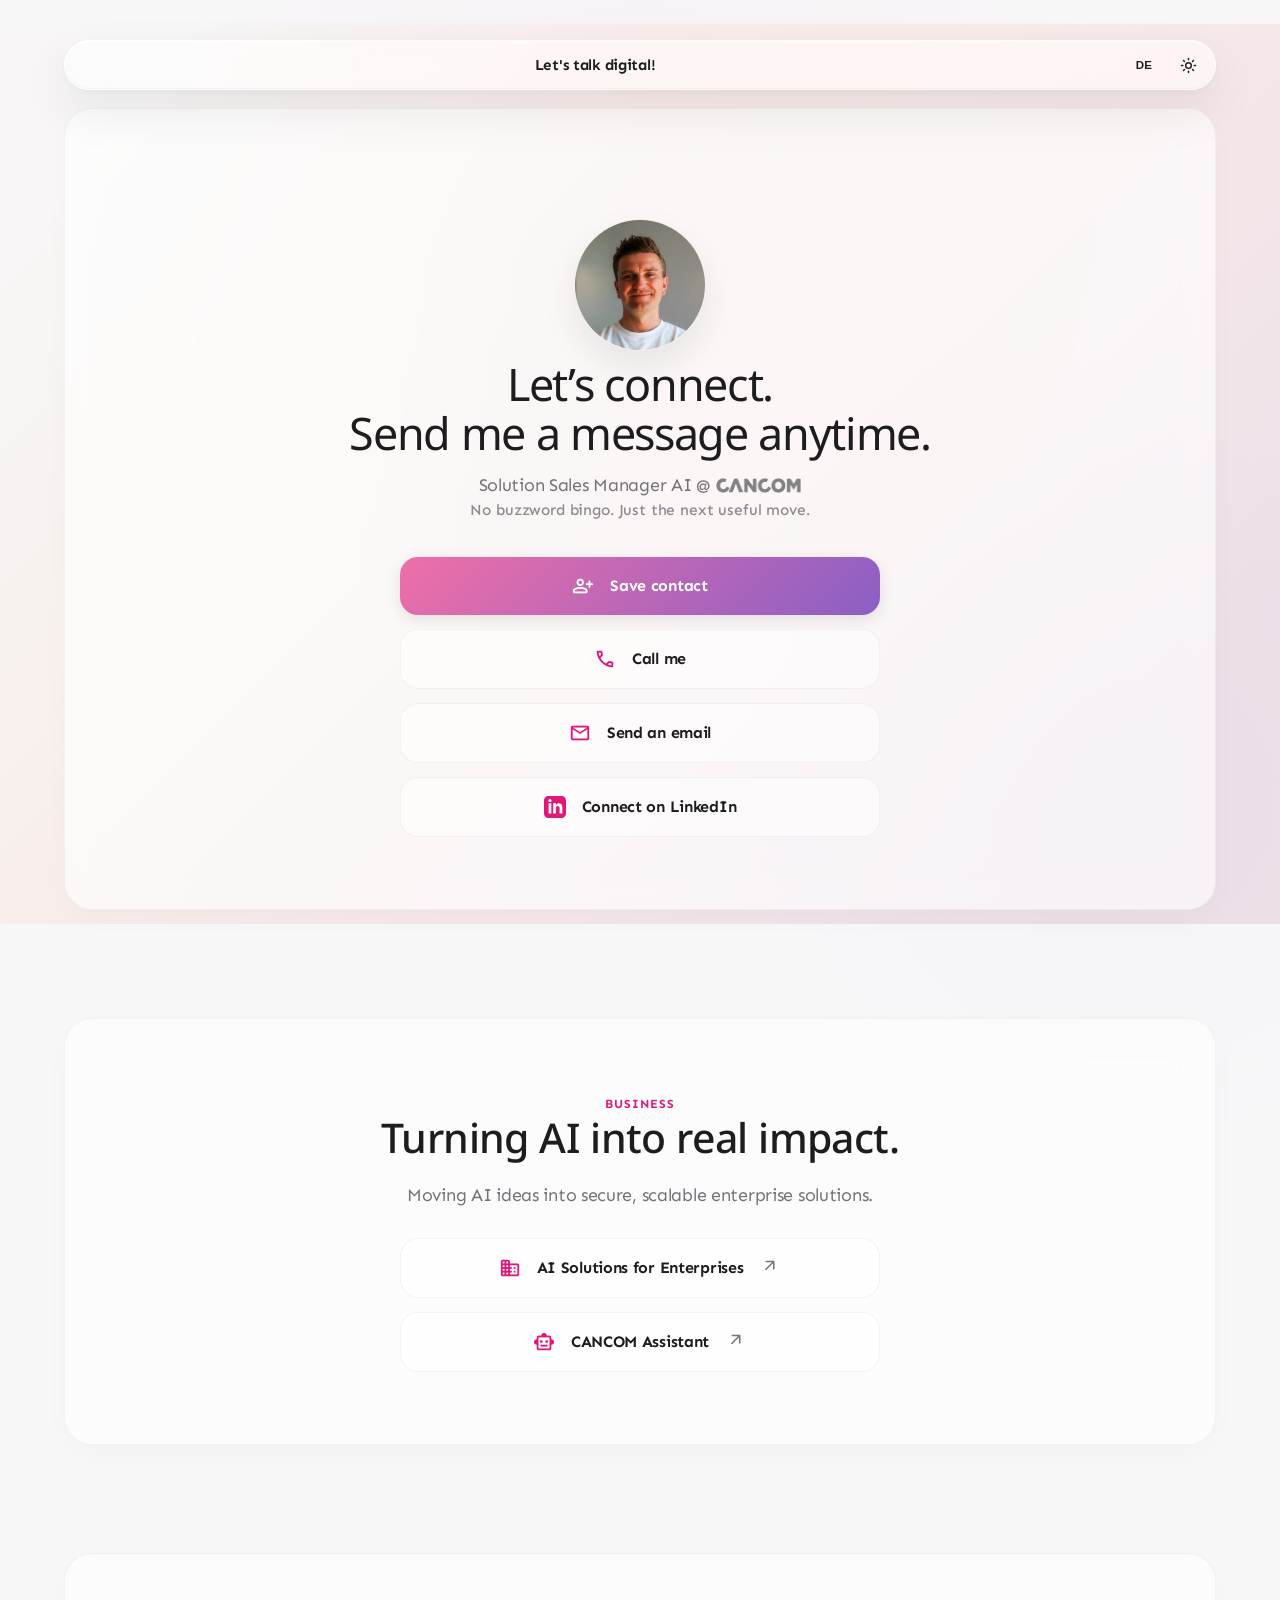
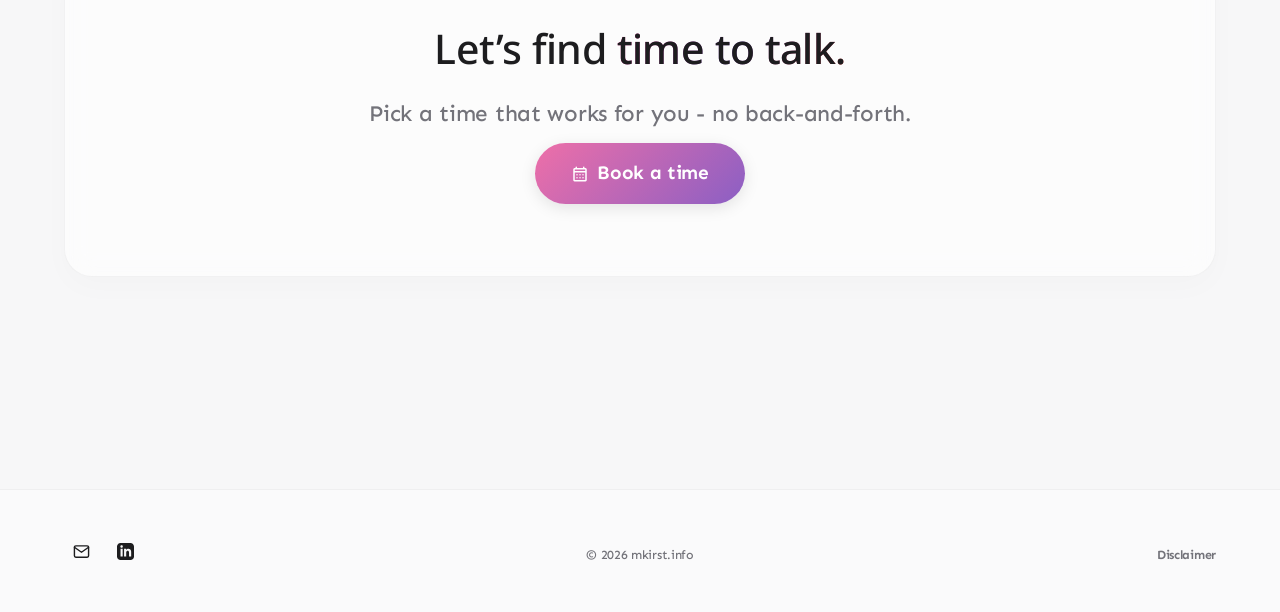
==== commit e5ab6846: "Simplify navigation bar" ====
--- a/index.html
+++ b/index.html
@@ -93,20 +93,7 @@
   <body class="about-page snap-page">
     <header class="site-header" data-header>
       <div class="header-pill">
-        <a href="/#home" class="brand-home" aria-label="Home" data-i18n-aria="aria.home">
-          <span class="material-symbols-rounded" aria-hidden="true">home</span>
-        </a>
-        <button class="nav-burger" type="button" aria-label="Open menu" aria-expanded="false" data-nav-toggle data-i18n-aria="aria.openMenu">
-          <span></span>
-          <span></span>
-        </button>
-        <nav class="nav" data-nav aria-label="Main navigation" data-i18n-aria="aria.mainNav">
-          <a href="/#skills" data-i18n="nav.skills">Skills</a>
-          <a href="/#ai-journey" data-i18n="nav.aiJourney">AI Journey</a>
-          <a href="/#certifications" data-i18n="nav.certifications">Certifications</a>
-          <a href="/#experience" data-i18n="nav.experience">Experience</a>
-          <a href="/contact" aria-current="page" data-i18n="nav.contact">Contact</a>
-        </nav>
+        <span class="header-message">Let's talk digital!</span>
         <div class="header-social" aria-label="Contact links" data-i18n-aria="aria.headerSocial">
           <button type="button" class="header-social-icon lang-toggle" data-lang-toggle aria-label="Auf Deutsch umschalten">DE</button>
           <button type="button" class="header-social-icon theme-toggle" data-theme-toggle aria-label="Switch to dark theme">
@@ -133,15 +120,6 @@
       </div>
     </header>
 
-    <nav class="mobile-nav" aria-label="Mobile navigation" data-mobile-nav data-i18n-aria="aria.mobileNav">
-      <a href="/#home" data-i18n="nav.home">Home</a>
-      <a href="/#skills" data-i18n="nav.skills">Skills</a>
-      <a href="/#ai-journey" data-i18n="nav.aiJourney">AI Journey</a>
-      <a href="/#certifications" data-i18n="nav.certifications">Certifications</a>
-      <a href="/#experience" data-i18n="nav.experience">Experience</a>
-      <a href="/contact" data-i18n="nav.contact">Contact</a>
-    </nav>
-
     <main>
       <section class="section" id="about-hero" aria-label="Introduction" data-i18n-aria="aria.introduction">
         <div class="feature-block reveal center-text">
--- a/styles.css
+++ b/styles.css
@@ -92,7 +92,7 @@
    rather than a flat tinted rectangle, plus a soft outer shadow for lift */
 .header-pill {
   display: grid;
-  grid-template-columns: auto 1fr auto;
+  grid-template-columns: 1fr auto;
   align-items: center;
   gap: 12px;
   width: 100%;
@@ -110,6 +110,15 @@
   -webkit-backdrop-filter: saturate(200%) blur(24px);
 }
 
+.header-message {
+  grid-column: 1;
+  grid-row: 1;
+  justify-self: center;
+  color: var(--text);
+  font-size: 0.95rem;
+  font-weight: 700;
+}
+
 .brand {
   display: inline-flex;
   align-items: center;
@@ -144,7 +153,7 @@
 }
 
 .header-social {
-  grid-column: 3;
+  grid-column: 2;
   grid-row: 1;
   justify-self: end;
   display: inline-flex;
@@ -3931,14 +3940,6 @@
     display: none;
   }
 
-  .nav-burger {
-    display: inline-flex;
-  }
-
-  .mobile-nav {
-    display: flex;
-  }
-
   .hero {
     width: min(100% - 40px, 720px);
     padding-top: 120px;
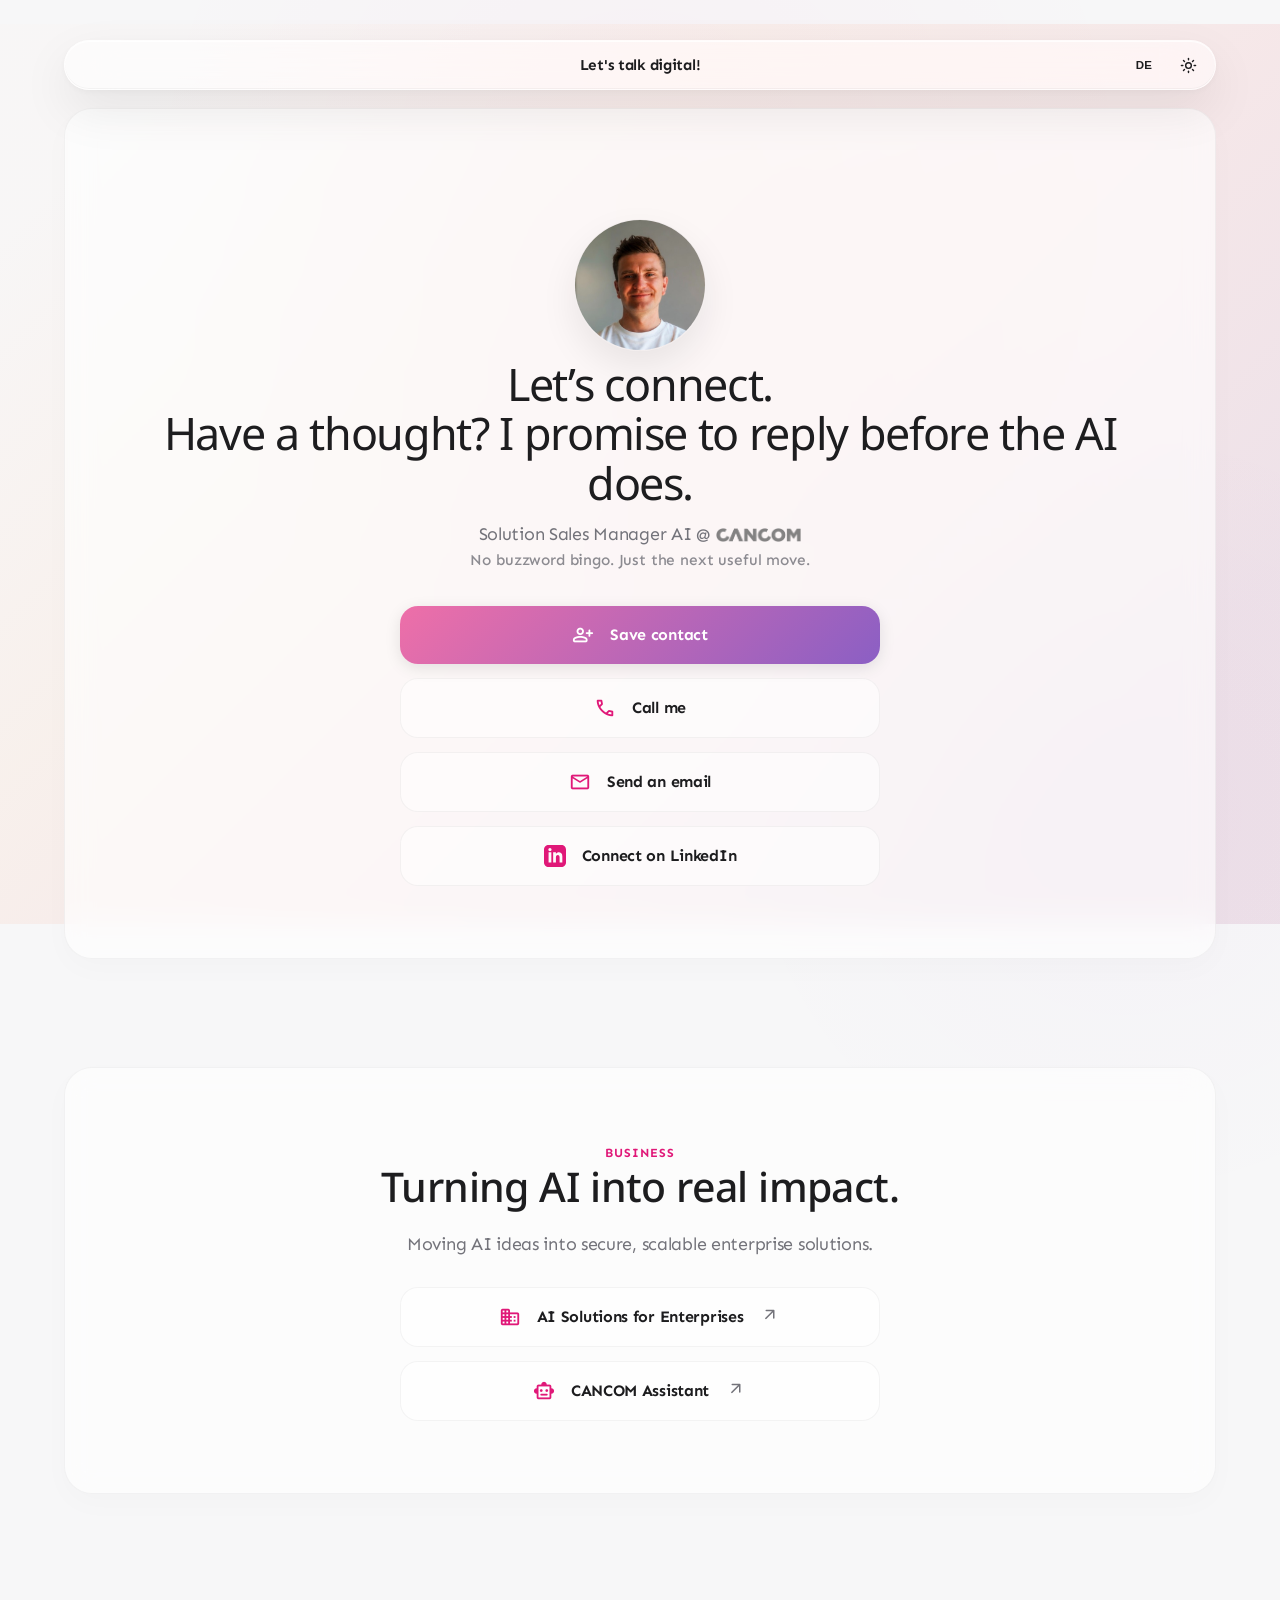
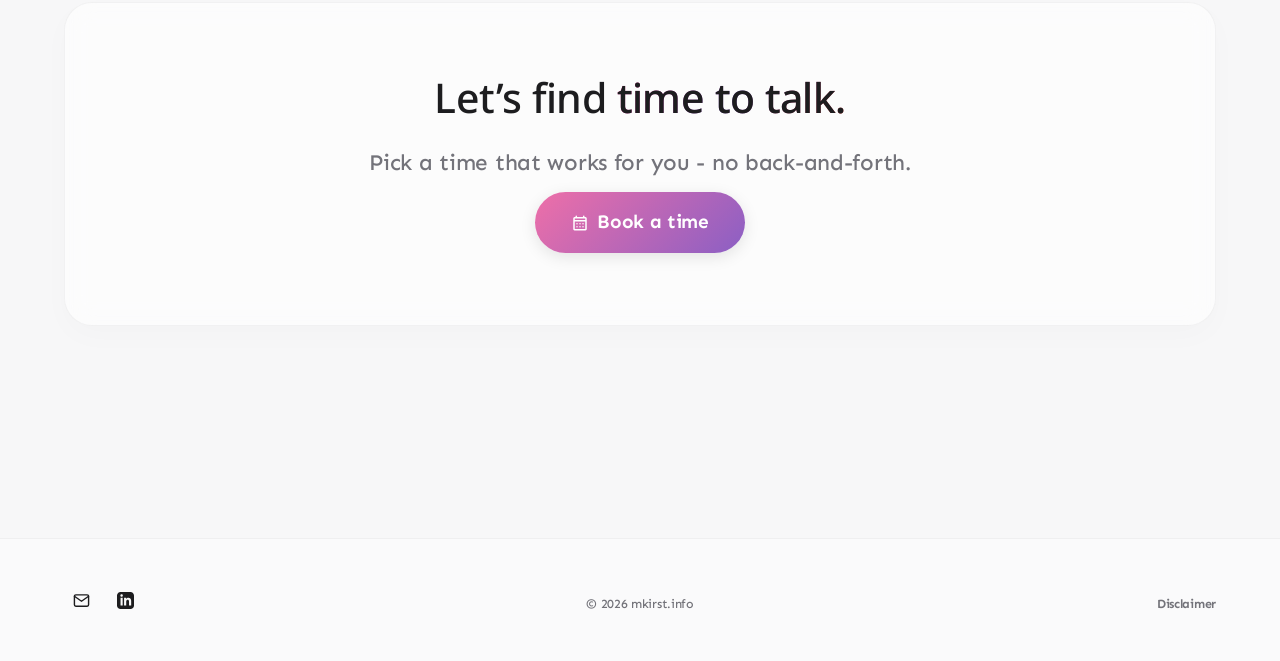
==== commit 2616861e: "Refresh contact headline" ====
--- a/index.html
+++ b/index.html
@@ -134,7 +134,7 @@
             </div>
           </div>
 
-          <h1 data-i18n-html="contact.hero.title">Let&rsquo;s connect.<br />Send me a message anytime.</h1>
+          <h1 data-i18n-html="contact.hero.title">Let&rsquo;s connect.<br />Have a thought? I promise to reply before the AI does.</h1>
           <p class="center-text about-role-line">
             <span data-i18n="contact.hero.role">Solution Sales Manager AI @</span> <img src="assets/logos/cancom.png" alt="CANCOM" class="about-inline-logo" />
           </p>
--- a/styles.css
+++ b/styles.css
@@ -91,6 +91,7 @@
    and a hairline shadow along the bottom to read as a refractive surface
    rather than a flat tinted rectangle, plus a soft outer shadow for lift */
 .header-pill {
+  position: relative;
   display: grid;
   grid-template-columns: 1fr auto;
   align-items: center;
@@ -111,9 +112,10 @@
 }
 
 .header-message {
-  grid-column: 1;
-  grid-row: 1;
-  justify-self: center;
+  position: absolute;
+  top: 50%;
+  left: 50%;
+  transform: translate(-50%, -50%);
   color: var(--text);
   font-size: 0.95rem;
   font-weight: 700;
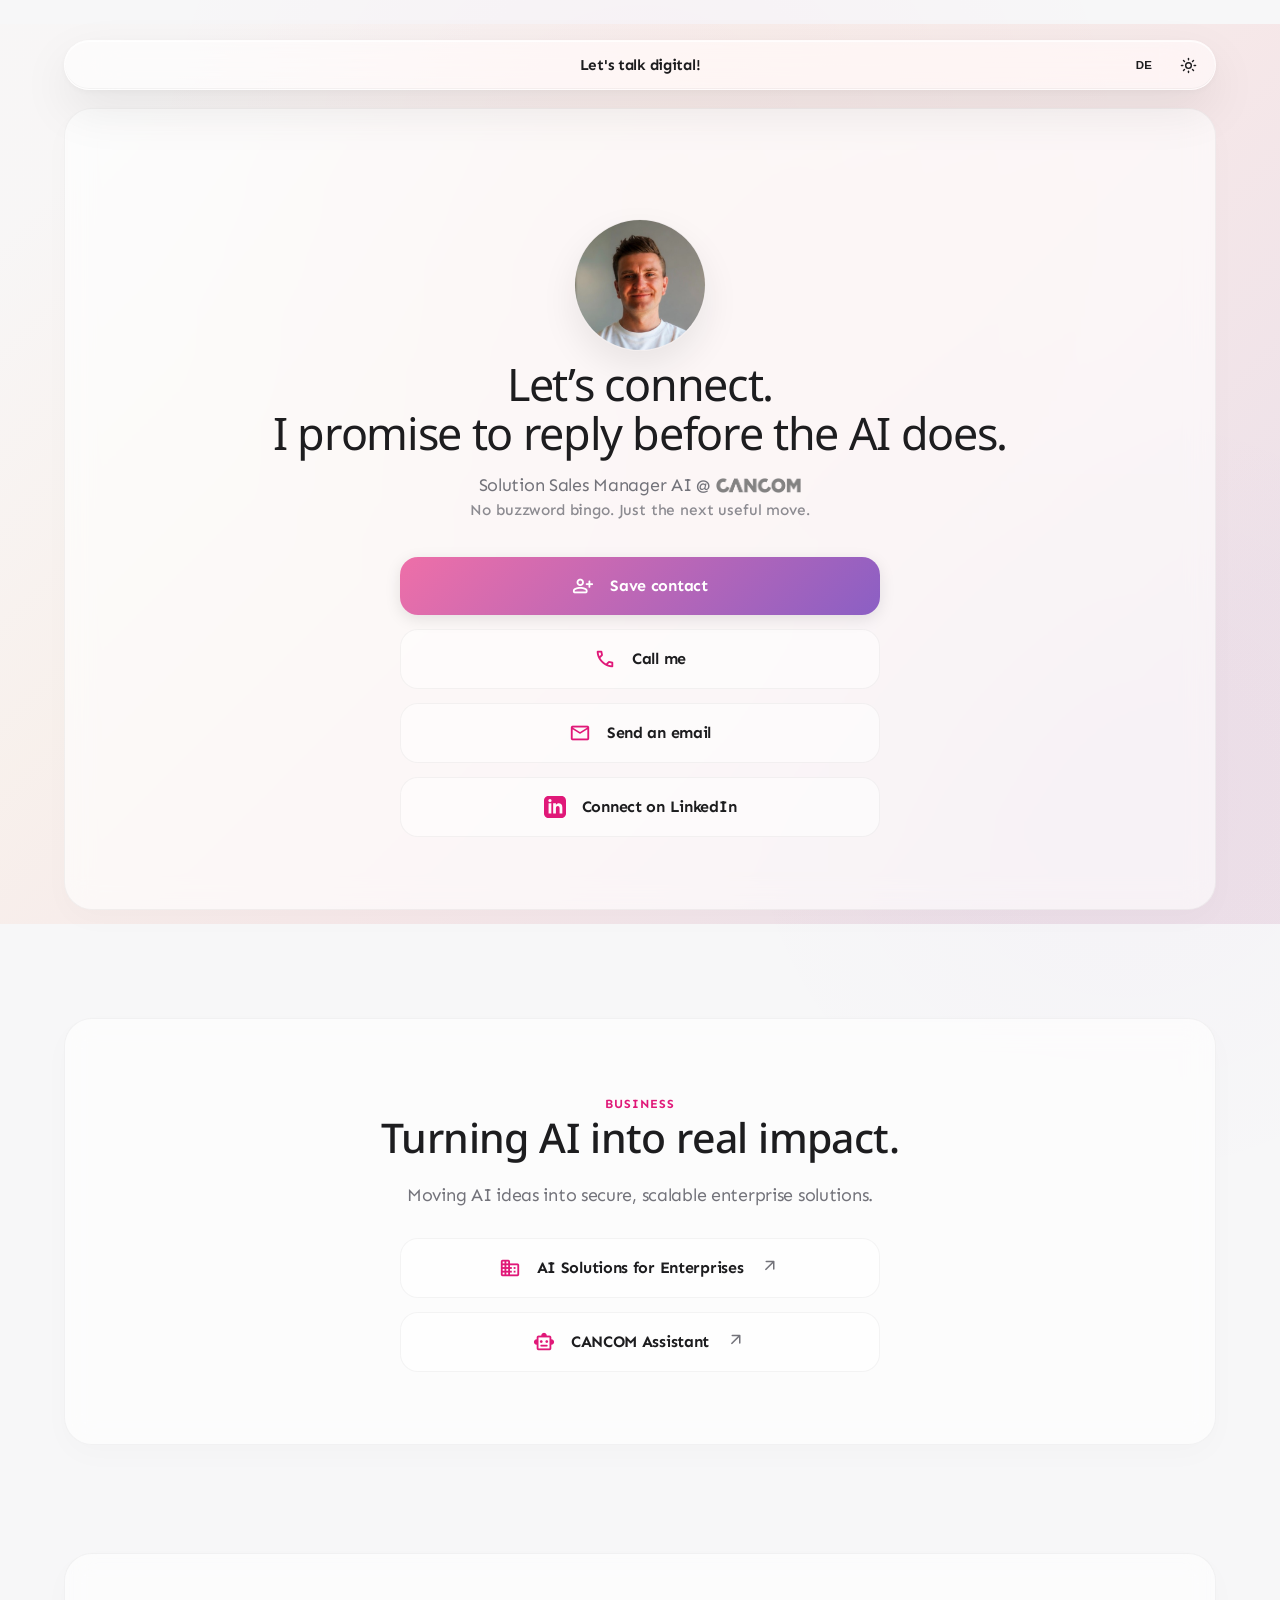
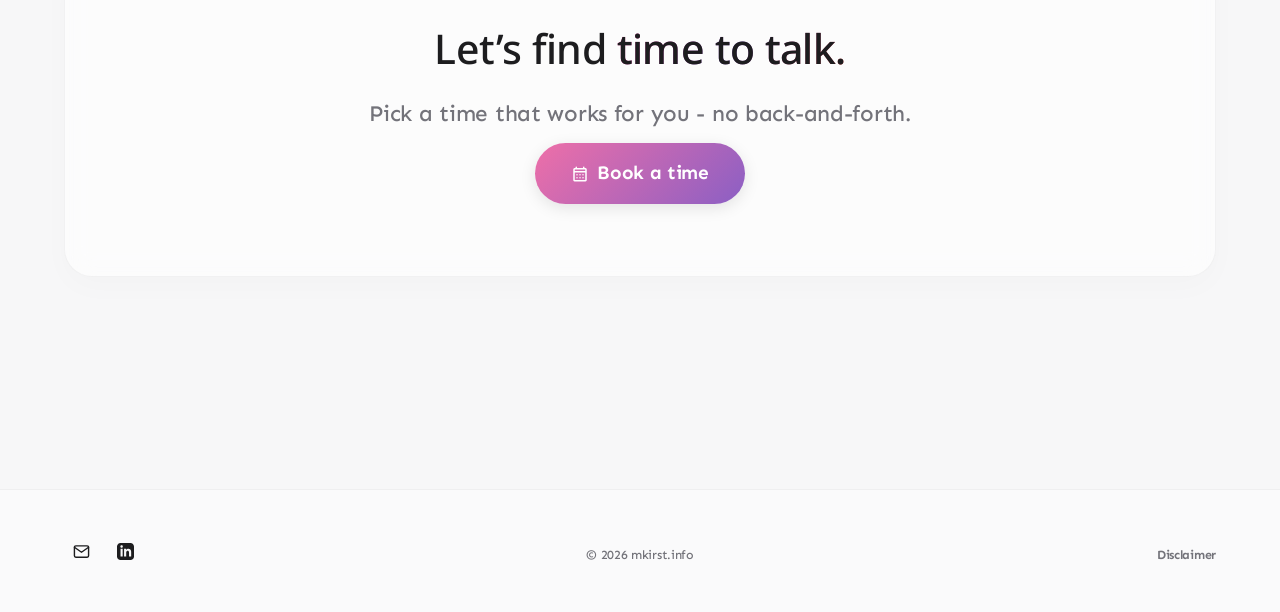
==== commit e3911061: "Tighten contact headline" ====
--- a/index.html
+++ b/index.html
@@ -134,7 +134,7 @@
             </div>
           </div>
 
-          <h1 data-i18n-html="contact.hero.title">Let&rsquo;s connect.<br />Have a thought? I promise to reply before the AI does.</h1>
+          <h1 data-i18n-html="contact.hero.title">Let&rsquo;s connect.<br />I promise to reply before the AI does.</h1>
           <p class="center-text about-role-line">
             <span data-i18n="contact.hero.role">Solution Sales Manager AI @</span> <img src="assets/logos/cancom.png" alt="CANCOM" class="about-inline-logo" />
           </p>
